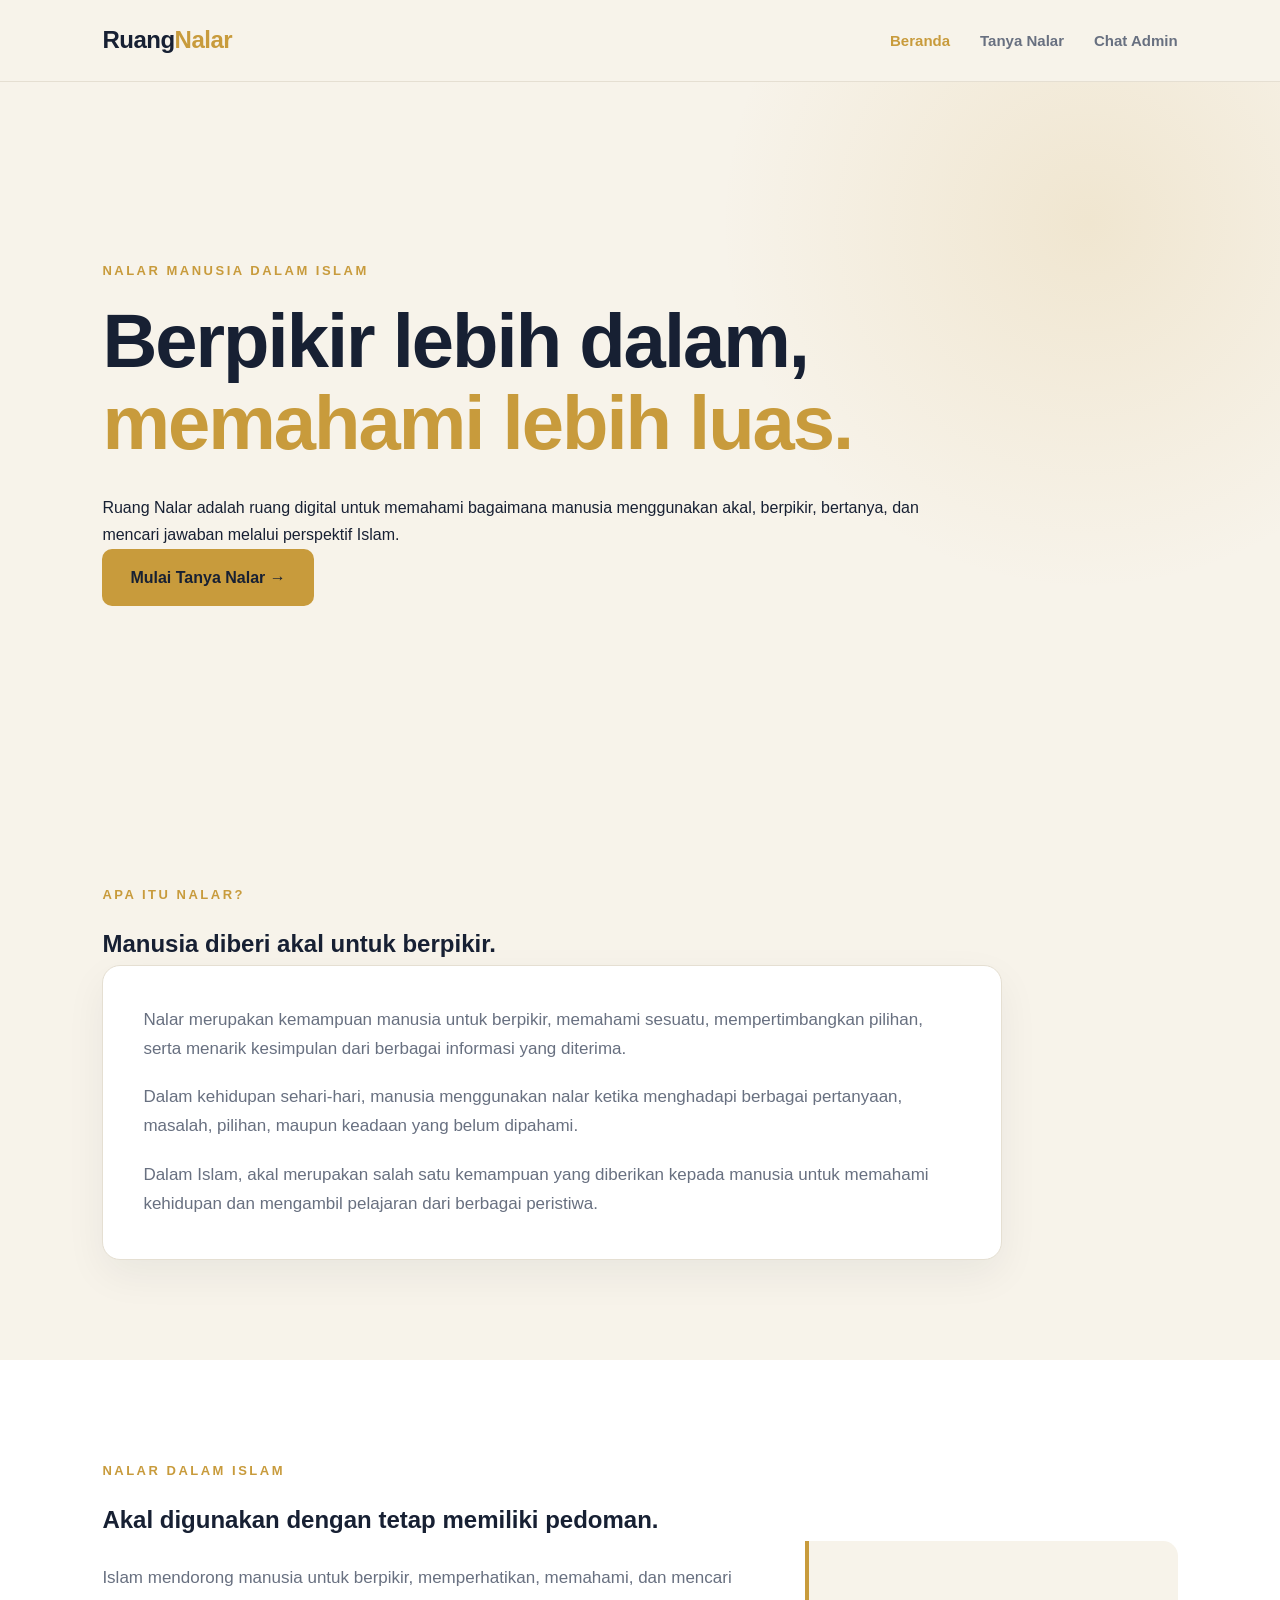
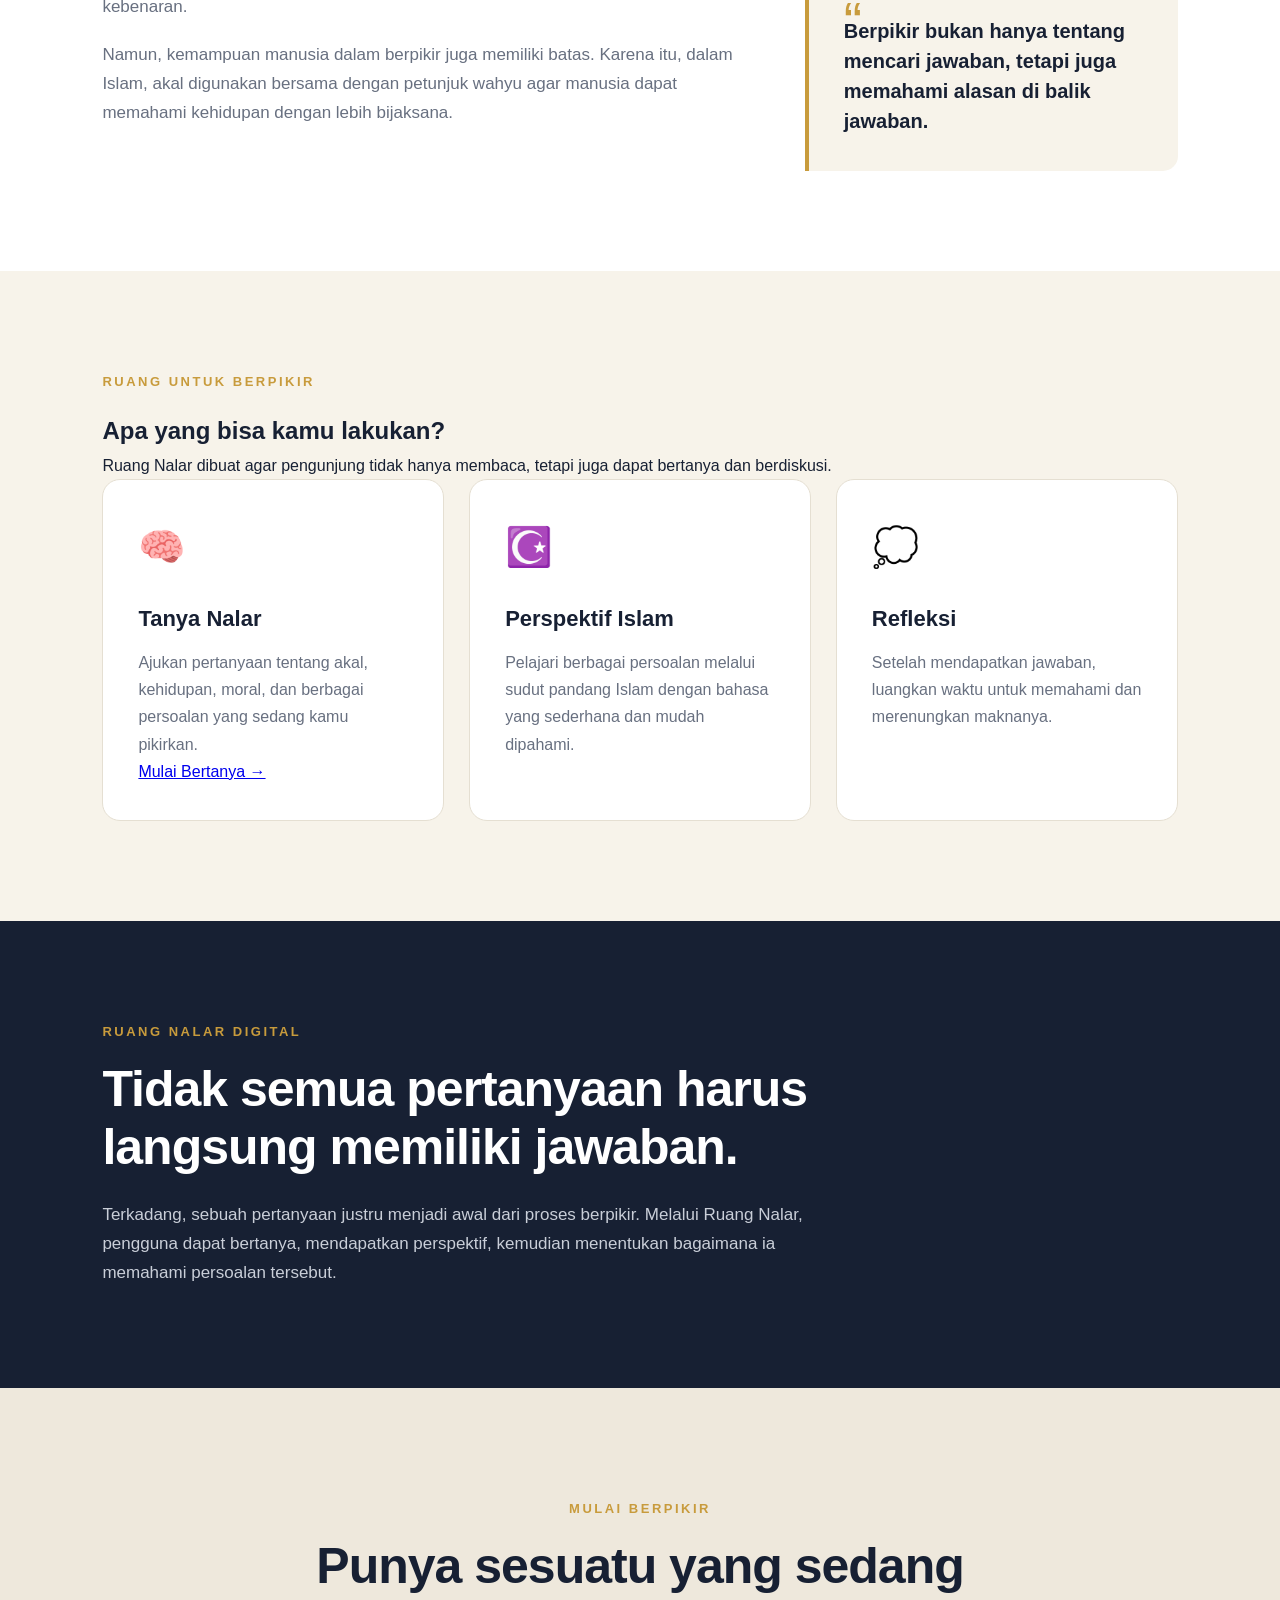
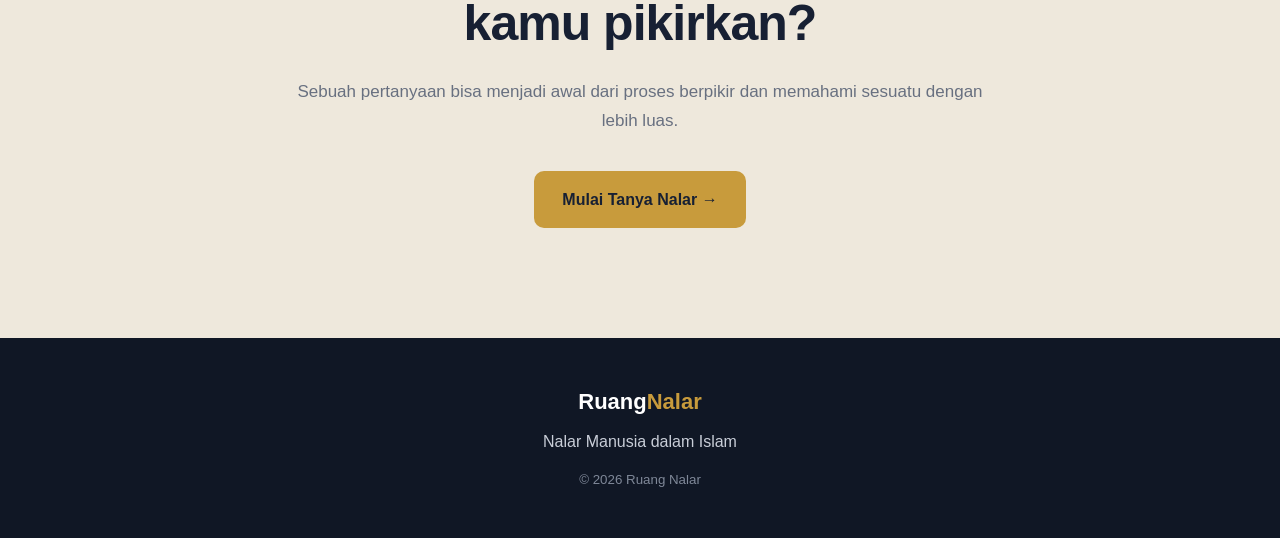
==== index.html @ 17dd0cb0 "Upload awal Ruang Nalar" ====
<!DOCTYPE html>
<html lang="id">

<head>
    <meta charset="UTF-8">
    <meta name="viewport" content="width=device-width, initial-scale=1.0">

    <title>Ruang Nalar | Nalar Manusia dalam Islam</title>

    <link rel="stylesheet" href="style.css">
</head>

<body>

    <!-- NAVBAR -->
    <header class="navbar">

        <div class="logo">
            Ruang<span>Nalar</span>
        </div>

        <nav>
            <a href="index.html" class="active">Beranda</a>
            <a href="tanya.html">Tanya Nalar</a>
            <a href="admin.html">Chat Admin</a>
        </nav>

    </header>


    <!-- HERO -->
    <section class="hero">

        <div class="hero-content">

            <p class="eyebrow">
                NALAR MANUSIA DALAM ISLAM
            </p>

            <h1>
                Berpikir lebih dalam,
                <span>memahami lebih luas.</span>
            </h1>

            <p>
                Ruang Nalar adalah ruang digital untuk memahami
                bagaimana manusia menggunakan akal, berpikir,
                bertanya, dan mencari jawaban melalui perspektif Islam.
            </p>

            <a href="tanya.html" class="button">
                Mulai Tanya Nalar →
            </a>

        </div>

    </section>


    <!-- PENGERTIAN NALAR -->
    <section class="section">

        <p class="eyebrow">
            APA ITU NALAR?
        </p>

        <h2>
            Manusia diberi akal untuk berpikir.
        </h2>

        <div class="content-box">

            <p>
                Nalar merupakan kemampuan manusia untuk berpikir,
                memahami sesuatu, mempertimbangkan pilihan,
                serta menarik kesimpulan dari berbagai informasi
                yang diterima.
            </p>

            <p>
                Dalam kehidupan sehari-hari, manusia menggunakan
                nalar ketika menghadapi berbagai pertanyaan,
                masalah, pilihan, maupun keadaan yang belum dipahami.
            </p>

            <p>
                Dalam Islam, akal merupakan salah satu kemampuan
                yang diberikan kepada manusia untuk memahami
                kehidupan dan mengambil pelajaran dari berbagai
                peristiwa.
            </p>

        </div>

    </section>


    <!-- NALAR DALAM ISLAM -->
    <section class="section islam-section">

        <p class="eyebrow">
            NALAR DALAM ISLAM
        </p>

        <h2>
            Akal digunakan dengan tetap memiliki pedoman.
        </h2>

        <div class="islam-content">

            <div class="islam-text">

                <p>
                    Islam mendorong manusia untuk berpikir,
                    memperhatikan, memahami, dan mencari
                    kebenaran.
                </p>

                <p>
                    Namun, kemampuan manusia dalam berpikir
                    juga memiliki batas. Karena itu, dalam Islam,
                    akal digunakan bersama dengan petunjuk wahyu
                    agar manusia dapat memahami kehidupan
                    dengan lebih bijaksana.
                </p>

            </div>


            <div class="quote-box">

                <span>“</span>

                <p>
                    Berpikir bukan hanya tentang mencari jawaban,
                    tetapi juga memahami alasan di balik jawaban.
                </p>

            </div>

        </div>

    </section>


    <!-- FITUR -->
    <section class="section">

        <div class="center">

            <p class="eyebrow">
                RUANG UNTUK BERPIKIR
            </p>

            <h2>
                Apa yang bisa kamu lakukan?
            </h2>

            <p>
                Ruang Nalar dibuat agar pengunjung tidak hanya
                membaca, tetapi juga dapat bertanya dan berdiskusi.
            </p>

        </div>


        <div class="cards">


            <!-- TANYA NALAR -->
            <div class="card">

                <div class="card-icon">
                    🧠
                </div>

                <h3>
                    Tanya Nalar
                </h3>

                <p>
                    Ajukan pertanyaan tentang akal, kehidupan,
                    moral, dan berbagai persoalan yang sedang
                    kamu pikirkan.
                </p>

                <a href="tanya.html">
                    Mulai Bertanya →
                </a>

            </div>


            <!-- PERSPEKTIF ISLAM -->
            <div class="card">

                <div class="card-icon">
                    ☪️
                </div>

                <h3>
                    Perspektif Islam
                </h3>

                <p>
                    Pelajari berbagai persoalan melalui sudut
                    pandang Islam dengan bahasa yang sederhana
                    dan mudah dipahami.
                </p>

            </div>


            <!-- REFLEKSI -->
            <div class="card">

                <div class="card-icon">
                    💭
                </div>

                <h3>
                    Refleksi
                </h3>

                <p>
                    Setelah mendapatkan jawaban, luangkan waktu
                    untuk memahami dan merenungkan maknanya.
                </p>

            </div>

        </div>

    </section>


    <!-- BAGIAN DIGITAL -->
    <section class="digital-section">

        <div class="digital-content">

            <p class="eyebrow">
                RUANG NALAR DIGITAL
            </p>

            <h2>
                Tidak semua pertanyaan harus
                langsung memiliki jawaban.
            </h2>

            <p>
                Terkadang, sebuah pertanyaan justru menjadi
                awal dari proses berpikir. Melalui Ruang Nalar,
                pengguna dapat bertanya, mendapatkan perspektif,
                kemudian menentukan bagaimana ia memahami
                persoalan tersebut.
            </p>

        </div>

    </section>


    <!-- AJAKAN -->
    <section class="explore-section">

        <p class="eyebrow">
            MULAI BERPIKIR
        </p>

        <h2>
            Punya sesuatu yang sedang kamu pikirkan?
        </h2>

        <p>
            Sebuah pertanyaan bisa menjadi awal dari proses
            berpikir dan memahami sesuatu dengan lebih luas.
        </p>

        <a href="tanya.html" class="button">
            Mulai Tanya Nalar →
        </a>

    </section>


    <!-- FOOTER -->
    <footer>

        <div class="footer-logo">
            Ruang<span>Nalar</span>
        </div>

        <p>
            Nalar Manusia dalam Islam
        </p>

        <small>
            © 2026 Ruang Nalar
        </small>

    </footer>

</body>

</html>
---- style.css ----
/* =========================
   RESET
========================= */

* {
    margin: 0;
    padding: 0;
    box-sizing: border-box;
}

html {
    scroll-behavior: smooth;
}

body {
    font-family: Arial, sans-serif;
    background: #f7f3ea;
    color: #172033;
    line-height: 1.7;
}


/* =========================
   NAVBAR
========================= */

.navbar {
    position: sticky;
    top: 0;
    z-index: 100;

    display: flex;
    justify-content: space-between;
    align-items: center;

    padding: 20px 8%;

    background: rgba(247, 243, 234, 0.96);

    border-bottom: 1px solid #e5dfd2;
}

.logo {
    font-size: 24px;
    font-weight: 800;
    letter-spacing: -0.5px;

    color: #172033;
}

.logo span,
.footer-logo span {
    color: #c89b3c;
}

nav {
    display: flex;
    gap: 30px;
}

nav a {
    text-decoration: none;

    color: #687080;

    font-size: 15px;
    font-weight: 600;

    transition: 0.3s;
}

nav a:hover,
nav a.active {
    color: #c89b3c;
}


/* =========================
   HERO
========================= */

.hero {
    min-height: 78vh;

    display: flex;
    align-items: center;

    padding: 90px 8%;

    background:
        radial-gradient(
            circle at 85% 20%,
            rgba(200, 155, 60, 0.15),
            transparent 30%
        ),
        #f7f3ea;
}

.hero-content {
    max-width: 850px;
}

.eyebrow {
    margin-bottom: 18px;

    color: #c89b3c;

    font-size: 13px;
    font-weight: 800;

    letter-spacing: 2.5px;
}

.hero h1 {
    max-width: 850px;

    font-size: clamp(42px, 6vw, 76px);

    line-height: 1.08;

    letter-spacing: -2px;

    margin-bottom: 30px;

    color: #172033;
}

.hero h1 span {
    color: #c89b3c;
}

.hero-text {
    max-width: 680px;

    color: #687080;

    font-size: 18px;
}


/* =========================
   GENERAL SECTION
========================= */

.section {
    padding: 100px 8%;
}

.section-title {
    max-width: 800px;

    margin-bottom: 45px;
}

.section-title h2,
.explore-section h2,
.digital-section h2 {
    font-size: clamp(32px, 4vw, 50px);

    line-height: 1.15;

    letter-spacing: -1px;
}

.section-title.center {
    max-width: 750px;

    margin-left: auto;
    margin-right: auto;

    text-align: center;
}

.section-title.center > p:last-child {
    margin-top: 18px;

    color: #687080;
}


/* =========================
   PENGERTIAN
========================= */

.content-box {
    max-width: 900px;

    padding: 40px;

    background: #ffffff;

    border: 1px solid #e5dfd2;

    border-radius: 18px;

    box-shadow: 0 15px 40px rgba(23, 32, 51, 0.06);
}

.content-box p {
    margin-bottom: 20px;

    color: #687080;

    font-size: 17px;
}

.content-box p:last-child {
    margin-bottom: 0;
}


/* =========================
   ISLAM
========================= */

.islam-section {
    background: #ffffff;
}

.islam-content {
    display: grid;

    grid-template-columns: 1.4fr 0.8fr;

    gap: 50px;

    align-items: center;
}

.islam-text {
    max-width: 750px;
}

.islam-text p {
    margin-bottom: 20px;

    color: #687080;

    font-size: 17px;
}

.quote-box {
    padding: 35px;

    border-left: 4px solid #c89b3c;

    background: #f7f3ea;

    border-radius: 0 15px 15px 0;
}

.quote-box span {
    display: block;

    color: #c89b3c;

    font-size: 55px;

    height: 40px;
}

.quote-box p {
    font-size: 20px;
    font-weight: 700;

    line-height: 1.5;

    color: #172033;
}


/* =========================
   CARDS
========================= */

.cards {
    display: grid;

    grid-template-columns: repeat(3, 1fr);

    gap: 25px;
}

.card {
    padding: 35px;

    background: #ffffff;

    border: 1px solid #e5dfd2;

    border-radius: 18px;

    transition: 0.3s;
}

.card:hover {
    transform: translateY(-5px);

    border-color: #c89b3c;

    box-shadow: 0 15px 35px rgba(23, 32, 51, 0.08);
}

.card-icon {
    margin-bottom: 20px;

    font-size: 38px;
}

.card h3 {
    margin-bottom: 12px;

    font-size: 22px;

    color: #172033;
}

.card p {
    color: #687080;
}


/* =========================
   DIGITAL
========================= */

.digital-section {
    padding: 100px 8%;

    background: #172033;

    color: #ffffff;
}

.digital-content {
    max-width: 900px;
}

.digital-section .eyebrow {
    color: #c89b3c;
}

.digital-section h2 {
    margin-bottom: 25px;

    color: #ffffff;
}

.digital-section p:last-child {
    max-width: 750px;

    color: #c9ced8;

    font-size: 17px;
}


/* =========================
   EXPLORE
========================= */

.explore-section {
    padding: 110px 8%;

    text-align: center;

    background: #eee8dc;
}

.explore-section h2 {
    max-width: 750px;

    margin: auto;

    color: #172033;
}

.explore-section > p:not(.eyebrow) {
    max-width: 700px;

    margin: 25px auto 35px;

    color: #687080;

    font-size: 17px;
}


/* =========================
   BUTTON
========================= */

.button {
    display: inline-block;

    padding: 15px 28px;

    background: #c89b3c;

    color: #172033;

    text-decoration: none;

    border-radius: 10px;

    font-weight: 800;

    transition: 0.3s;
}

.button:hover {
    background: #b18632;

    transform: translateY(-2px);
}


/* =========================
   FOOTER
========================= */

footer {
    padding: 45px 8%;

    text-align: center;

    background: #101725;

    color: #c9ced8;
}

.footer-logo {
    margin-bottom: 8px;

    color: #ffffff;

    font-size: 22px;
    font-weight: 800;
}

footer p {
    margin-bottom: 10px;
}

footer small {
    color: #7f8898;
}


/* =========================
   MOBILE
========================= */

@media (max-width: 768px) {

    .navbar {
        padding: 17px 5%;
    }

    .logo {
        font-size: 21px;
    }

    nav {
        gap: 13px;
    }

    nav a {
        font-size: 12px;
    }


    .hero {
        min-height: auto;

        padding: 80px 5%;
    }

    .hero h1 {
        font-size: 43px;

        letter-spacing: -1.5px;
    }

    .hero-text {
        font-size: 16px;
    }


    .section {
        padding: 70px 5%;
    }


    .content-box {
        padding: 25px;
    }

    .content-box p,
    .islam-text p {
        font-size: 16px;
    }


    .islam-content {
        grid-template-columns: 1fr;

        gap: 30px;
    }


    .cards {
        grid-template-columns: 1fr;
    }


    .digital-section {
        padding: 70px 5%;
    }


    .explore-section {
        padding: 80px 5%;
    }


    .explore-section h2,
    .digital-section h2,
    .section-title h2 {
        font-size: 34px;
    }

}
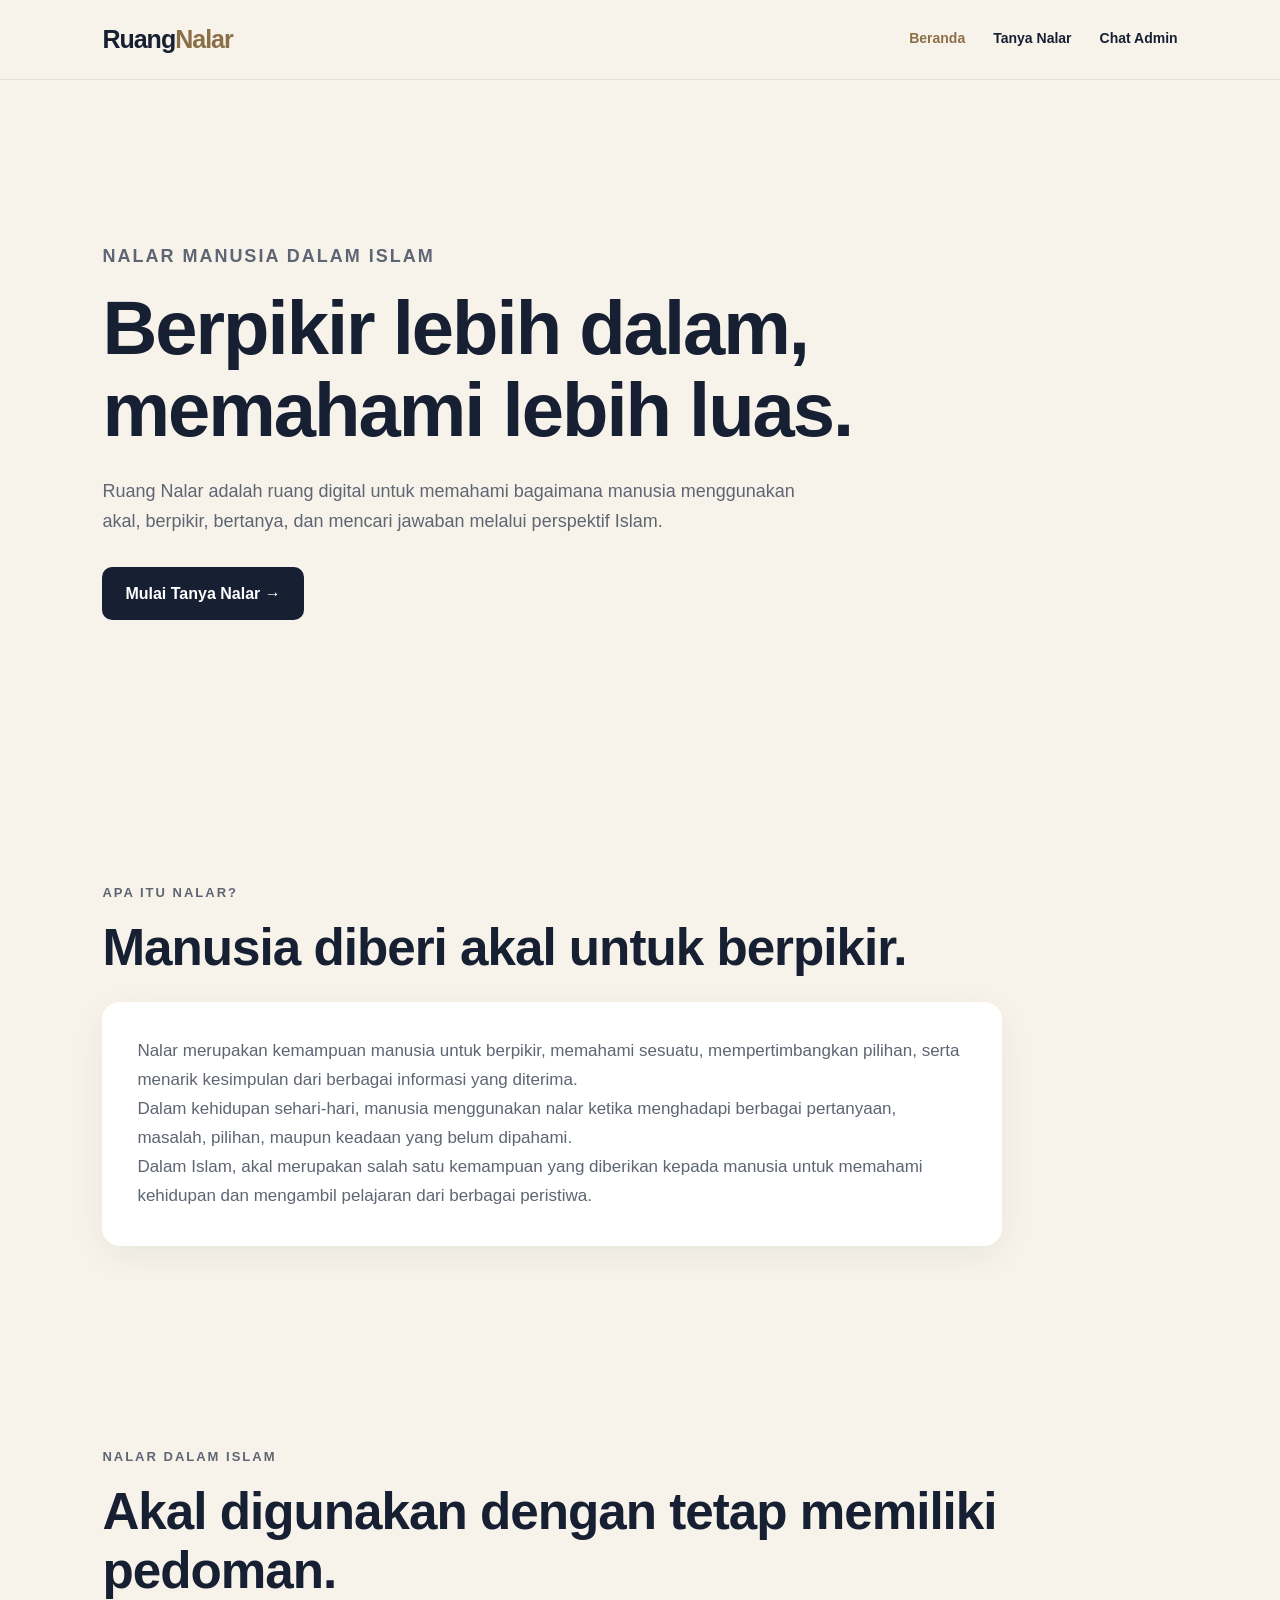
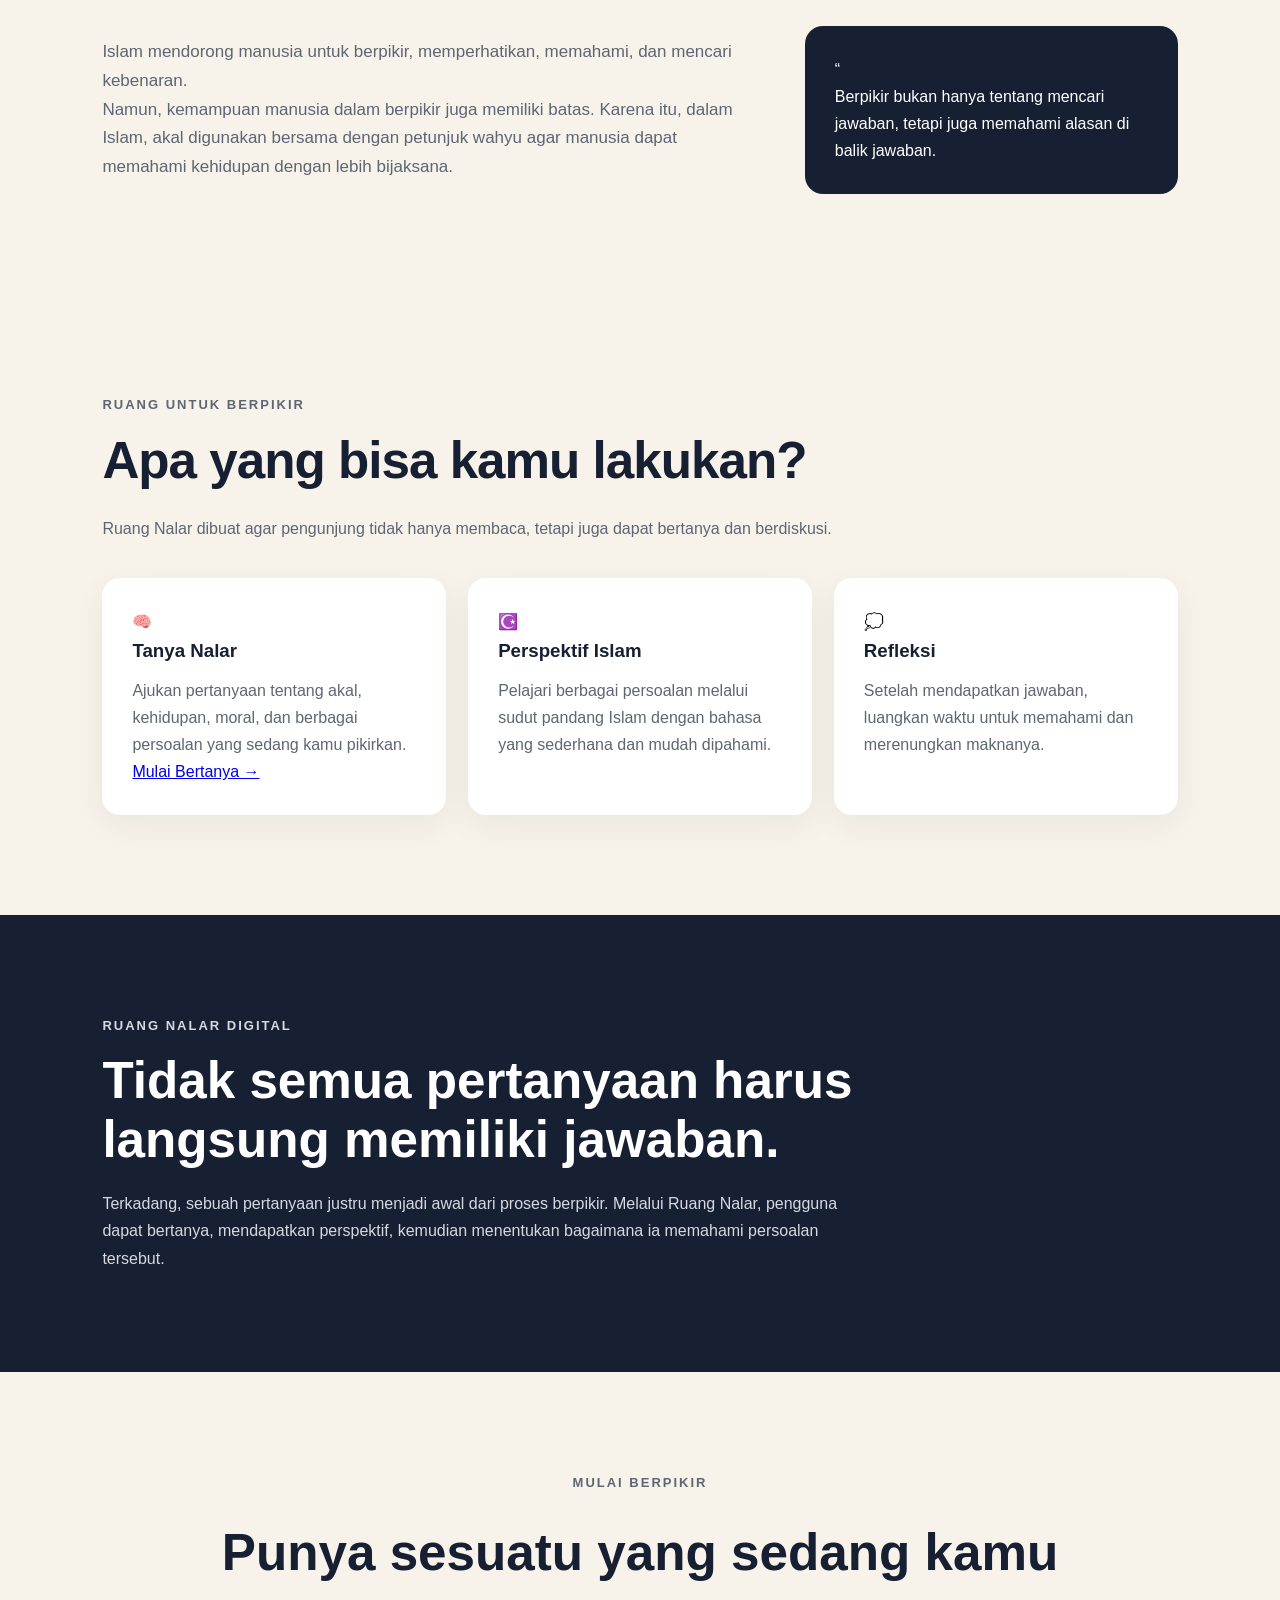
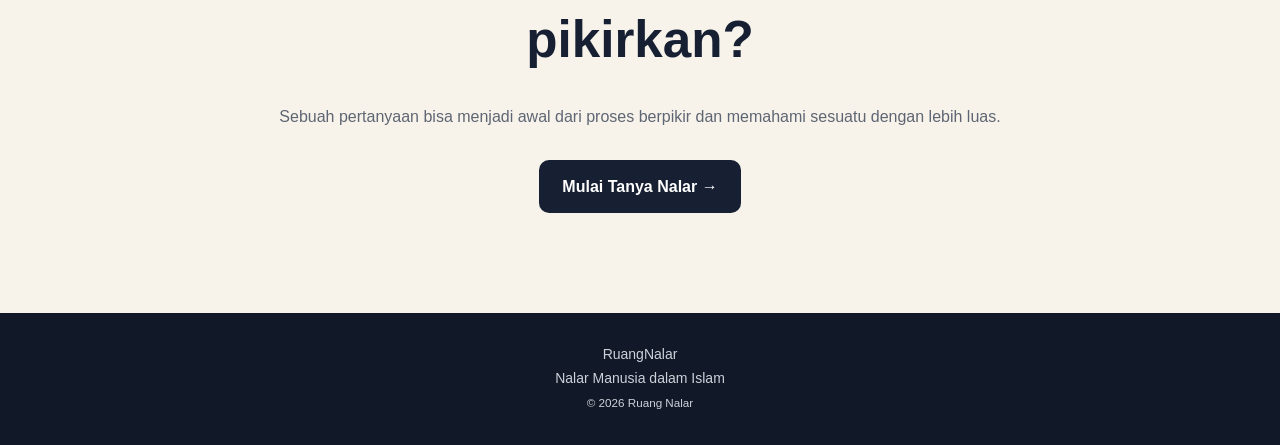
==== commit c377688a: "Update tampilan mobile Ruang Nalar" ====
--- a/index.html
+++ b/index.html
@@ -9,24 +9,29 @@
 
     <link rel="stylesheet" href="style.css">
 </head>
+<script>
+const menuToggle = document.getElementById("menuToggle");
+const navMenu = document.getElementById("navMenu");
+
+menuToggle.addEventListener("click", () => {
+    navMenu.classList.toggle("show");
+});
+</script>
 
 <body>
 
     <!-- NAVBAR -->
-    <header class="navbar">
-
-        <div class="logo">
-            Ruang<span>Nalar</span>
-        </div>
-
-        <nav>
-            <a href="index.html" class="active">Beranda</a>
-            <a href="tanya.html">Tanya Nalar</a>
-            <a href="admin.html">Chat Admin</a>
-        </nav>
-
-    </header>
-
+   <header class="navbar">
+  <div class="logo">Ruang<span>Nalar</span></div>
+
+  <button class="menu-toggle" id="menuToggle">☰</button>
+
+  <nav id="navMenu">
+    <a href="index.html" class="active">Beranda</a>
+    <a href="tanya.html">Tanya Nalar</a>
+    <a href="admin.html">Chat Admin</a>
+  </nav>
+</header>
 
     <!-- HERO -->
     <section class="hero">
--- a/style.css
+++ b/style.css
@@ -1,7 +1,3 @@
-/* =========================
-   RESET
-========================= */
-
 * {
     margin: 0;
     padding: 0;
@@ -19,81 +15,69 @@
     line-height: 1.7;
 }
 
-
-/* =========================
-   NAVBAR
-========================= */
+/* ================= NAVBAR ================= */
 
 .navbar {
     position: sticky;
     top: 0;
-    z-index: 100;
-
+    z-index: 1000;
+    width: 100%;
+    padding: 18px 8%;
     display: flex;
+    align-items: center;
     justify-content: space-between;
+    background: rgba(247, 243, 234, 0.96);
+    backdrop-filter: blur(10px);
+    border-bottom: 1px solid rgba(23, 32, 51, 0.08);
+}
+
+.logo {
+    font-size: 25px;
+    font-weight: 800;
+    letter-spacing: -1px;
+}
+
+.logo span {
+    color: #8b6f47;
+}
+
+.navbar nav {
+    display: flex;
     align-items: center;
-
-    padding: 20px 8%;
-
-    background: rgba(247, 243, 234, 0.96);
-
-    border-bottom: 1px solid #e5dfd2;
-}
-
-.logo {
-    font-size: 24px;
-    font-weight: 800;
-    letter-spacing: -0.5px;
-
+    gap: 28px;
+}
+
+.navbar nav a {
     color: #172033;
-}
-
-.logo span,
-.footer-logo span {
-    color: #c89b3c;
-}
-
-nav {
-    display: flex;
-    gap: 30px;
-}
-
-nav a {
     text-decoration: none;
-
-    color: #687080;
-
-    font-size: 15px;
+    font-size: 14px;
     font-weight: 600;
-
     transition: 0.3s;
 }
 
-nav a:hover,
-nav a.active {
-    color: #c89b3c;
-}
-
-
-/* =========================
-   HERO
-========================= */
+.navbar nav a:hover,
+.navbar nav a.active {
+    color: #8b6f47;
+}
+
+/* HAMBURGER */
+
+.menu-toggle {
+    display: none;
+    border: none;
+    background: none;
+    font-size: 27px;
+    cursor: pointer;
+    color: #172033;
+}
+
+/* ================= HERO ================= */
 
 .hero {
     min-height: 78vh;
-
+    padding: 90px 8%;
     display: flex;
     align-items: center;
-
-    padding: 90px 8%;
-
-    background:
-        radial-gradient(
-            circle at 85% 20%,
-            rgba(200, 155, 60, 0.15),
-            transparent 30%
-        ),
-        #f7f3ea;
 }
 
 .hero-content {
@@ -101,396 +85,246 @@
 }
 
 .eyebrow {
-    margin-bottom: 18px;
-
-    color: #c89b3c;
-
+    margin-bottom: 15px;
+    color: #8b6f47;
     font-size: 13px;
     font-weight: 800;
-
-    letter-spacing: 2.5px;
+    letter-spacing: 2px;
 }
 
 .hero h1 {
-    max-width: 850px;
-
     font-size: clamp(42px, 6vw, 76px);
-
     line-height: 1.08;
-
     letter-spacing: -2px;
-
-    margin-bottom: 30px;
-
-    color: #172033;
-}
-
-.hero h1 span {
-    color: #c89b3c;
-}
-
+    margin-bottom: 25px;
+}
+
+.hero p,
 .hero-text {
-    max-width: 680px;
-
-    color: #687080;
-
+    max-width: 720px;
     font-size: 18px;
-}
-
-
-/* =========================
-   GENERAL SECTION
-========================= */
+    color: #5e6573;
+}
+
+.button {
+    display: inline-block;
+    margin-top: 30px;
+    padding: 13px 23px;
+    border-radius: 10px;
+    background: #172033;
+    color: white;
+    text-decoration: none;
+    font-weight: 700;
+    transition: 0.3s;
+}
+
+.button:hover {
+    transform: translateY(-2px);
+    opacity: 0.9;
+}
+
+/* ================= SECTION ================= */
 
 .section {
     padding: 100px 8%;
 }
 
-.section-title {
-    max-width: 800px;
-
-    margin-bottom: 45px;
-}
-
-.section-title h2,
-.explore-section h2,
-.digital-section h2 {
-    font-size: clamp(32px, 4vw, 50px);
-
+.section h2 {
+    font-size: clamp(32px, 4vw, 52px);
     line-height: 1.15;
-
+    margin: 10px 0 25px;
     letter-spacing: -1px;
 }
 
-.section-title.center {
-    max-width: 750px;
-
-    margin-left: auto;
-    margin-right: auto;
-
-    text-align: center;
-}
-
-.section-title.center > p:last-child {
-    margin-top: 18px;
-
-    color: #687080;
-}
-
-
-/* =========================
-   PENGERTIAN
-========================= */
+.section p {
+    color: #5e6573;
+}
 
 .content-box {
     max-width: 900px;
-
-    padding: 40px;
-
-    background: #ffffff;
-
-    border: 1px solid #e5dfd2;
-
+    padding: 35px;
+    background: white;
     border-radius: 18px;
-
-    box-shadow: 0 15px 40px rgba(23, 32, 51, 0.06);
+    box-shadow: 0 10px 35px rgba(23, 32, 51, 0.06);
 }
 
 .content-box p {
-    margin-bottom: 20px;
-
-    color: #687080;
-
     font-size: 17px;
 }
 
-.content-box p:last-child {
-    margin-bottom: 0;
-}
-
-
-/* =========================
-   ISLAM
-========================= */
+/* ================= ISLAM SECTION ================= */
 
 .islam-section {
-    background: #ffffff;
+    padding: 100px 8%;
 }
 
 .islam-content {
     display: grid;
-
     grid-template-columns: 1.4fr 0.8fr;
-
     gap: 50px;
-
     align-items: center;
 }
 
-.islam-text {
-    max-width: 750px;
+.islam-text h2 {
+    font-size: clamp(32px, 4vw, 52px);
+    line-height: 1.15;
+    margin: 10px 0 20px;
 }
 
 .islam-text p {
-    margin-bottom: 20px;
-
-    color: #687080;
-
+    color: #5e6573;
     font-size: 17px;
 }
 
 .quote-box {
-    padding: 35px;
-
-    border-left: 4px solid #c89b3c;
-
-    background: #f7f3ea;
-
-    border-radius: 0 15px 15px 0;
-}
-
-.quote-box span {
-    display: block;
-
-    color: #c89b3c;
-
-    font-size: 55px;
-
-    height: 40px;
+    padding: 30px;
+    border-radius: 18px;
+    background: #172033;
+    color: white;
 }
 
 .quote-box p {
-    font-size: 20px;
-    font-weight: 700;
-
-    line-height: 1.5;
-
-    color: #172033;
-}
-
-
-/* =========================
-   CARDS
-========================= */
+    color: white;
+}
+
+/* ================= CARDS ================= */
 
 .cards {
     display: grid;
-
     grid-template-columns: repeat(3, 1fr);
-
-    gap: 25px;
+    gap: 22px;
+    margin-top: 35px;
 }
 
 .card {
-    padding: 35px;
-
-    background: #ffffff;
-
-    border: 1px solid #e5dfd2;
-
+    background: white;
+    padding: 30px;
     border-radius: 18px;
-
+    box-shadow: 0 10px 35px rgba(23, 32, 51, 0.06);
     transition: 0.3s;
 }
 
 .card:hover {
     transform: translateY(-5px);
-
-    border-color: #c89b3c;
-
-    box-shadow: 0 15px 35px rgba(23, 32, 51, 0.08);
-}
-
-.card-icon {
-    margin-bottom: 20px;
-
-    font-size: 38px;
 }
 
 .card h3 {
-    margin-bottom: 12px;
-
-    font-size: 22px;
-
-    color: #172033;
+    margin-bottom: 10px;
 }
 
 .card p {
-    color: #687080;
-}
-
-
-/* =========================
-   DIGITAL
-========================= */
+    color: #5e6573;
+}
+
+/* ================= DIGITAL ================= */
 
 .digital-section {
     padding: 100px 8%;
-
     background: #172033;
-
-    color: #ffffff;
-}
-
-.digital-content {
-    max-width: 900px;
-}
-
-.digital-section .eyebrow {
-    color: #c89b3c;
+    color: white;
 }
 
 .digital-section h2 {
-    margin-bottom: 25px;
-
-    color: #ffffff;
-}
-
-.digital-section p:last-child {
+    max-width: 800px;
+    font-size: clamp(34px, 4vw, 55px);
+    line-height: 1.15;
+    margin: 12px 0 20px;
+}
+
+.digital-section p {
     max-width: 750px;
-
-    color: #c9ced8;
-
-    font-size: 17px;
-}
-
-
-/* =========================
-   EXPLORE
-========================= */
+    color: #d6d9df;
+}
+
+/* ================= EXPLORE ================= */
 
 .explore-section {
-    padding: 110px 8%;
-
+    padding: 100px 8%;
     text-align: center;
-
-    background: #eee8dc;
 }
 
 .explore-section h2 {
-    max-width: 750px;
-
-    margin: auto;
-
-    color: #172033;
-}
-
-.explore-section > p:not(.eyebrow) {
-    max-width: 700px;
-
-    margin: 25px auto 35px;
-
-    color: #687080;
-
-    font-size: 17px;
-}
-
-
-/* =========================
-   BUTTON
-========================= */
-
-.button {
-    display: inline-block;
-
-    padding: 15px 28px;
-
-    background: #c89b3c;
-
-    color: #172033;
-
-    text-decoration: none;
-
-    border-radius: 10px;
-
-    font-weight: 800;
-
-    transition: 0.3s;
-}
-
-.button:hover {
-    background: #b18632;
-
-    transform: translateY(-2px);
-}
-
-
-/* =========================
-   FOOTER
-========================= */
+    font-size: clamp(34px, 4vw, 55px);
+    margin-bottom: 20px;
+}
+
+.explore-section p {
+    color: #5e6573;
+}
+
+/* ================= FOOTER ================= */
 
 footer {
-    padding: 45px 8%;
-
+    padding: 30px 8%;
     text-align: center;
-
-    background: #101725;
-
-    color: #c9ced8;
-}
-
-.footer-logo {
-    margin-bottom: 8px;
-
-    color: #ffffff;
-
-    font-size: 22px;
-    font-weight: 800;
-}
-
-footer p {
-    margin-bottom: 10px;
-}
-
-footer small {
-    color: #7f8898;
-}
-
-
-/* =========================
-   MOBILE
-========================= */
+    background: #111827;
+    color: #cdd2da;
+    font-size: 14px;
+}
+
+/* ================= MOBILE ================= */
 
 @media (max-width: 768px) {
 
     .navbar {
-        padding: 17px 5%;
+        padding: 15px 5%;
     }
 
     .logo {
-        font-size: 21px;
-    }
-
-    nav {
-        gap: 13px;
-    }
-
-    nav a {
-        font-size: 12px;
-    }
-
+        font-size: 22px;
+    }
+
+    .menu-toggle {
+        display: block;
+    }
+
+    .navbar nav {
+        position: absolute;
+        top: 100%;
+        left: 0;
+        width: 100%;
+        display: none;
+        flex-direction: column;
+        align-items: stretch;
+        gap: 0;
+        padding: 8px 5% 15px;
+        background: #f7f3ea;
+        border-bottom: 1px solid rgba(23, 32, 51, 0.08);
+    }
+
+    .navbar nav.show {
+        display: flex;
+    }
+
+    .navbar nav a {
+        padding: 12px 5px;
+        font-size: 14px;
+    }
 
     .hero {
         min-height: auto;
-
-        padding: 80px 5%;
+        padding: 70px 5% 80px;
     }
 
     .hero h1 {
         font-size: 43px;
-
         letter-spacing: -1.5px;
     }
 
+    .hero p,
     .hero-text {
         font-size: 16px;
     }
 
-
-    .section {
+    .section,
+    .islam-section {
         padding: 70px 5%;
     }
 
+    .section h2,
+    .islam-text h2 {
+        font-size: 34px;
+    }
 
     .content-box {
         padding: 25px;
@@ -501,33 +335,63 @@
         font-size: 16px;
     }
 
-
     .islam-content {
         grid-template-columns: 1fr;
-
         gap: 30px;
     }
-
 
     .cards {
         grid-template-columns: 1fr;
     }
 
+    .card {
+        padding: 25px;
+    }
 
     .digital-section {
         padding: 70px 5%;
     }
 
+    .digital-section h2 {
+        font-size: 34px;
+    }
 
     .explore-section {
-        padding: 80px 5%;
-    }
-
-
-    .explore-section h2,
+        padding: 70px 5%;
+    }
+
+    .explore-section h2 {
+        font-size: 34px;
+    }
+
+    .button {
+        width: 100%;
+        text-align: center;
+    }
+
+    footer {
+        padding: 25px 5%;
+    }
+}
+
+/* HP KECIL */
+
+@media (max-width: 400px) {
+
+    .hero h1 {
+        font-size: 37px;
+    }
+
+    .section h2,
+    .islam-text h2,
     .digital-section h2,
-    .section-title h2 {
-        font-size: 34px;
-    }
-
+    .explore-section h2 {
+        font-size: 30px;
+    }
+
+    .content-box,
+    .card,
+    .quote-box {
+        padding: 20px;
+    }
 }
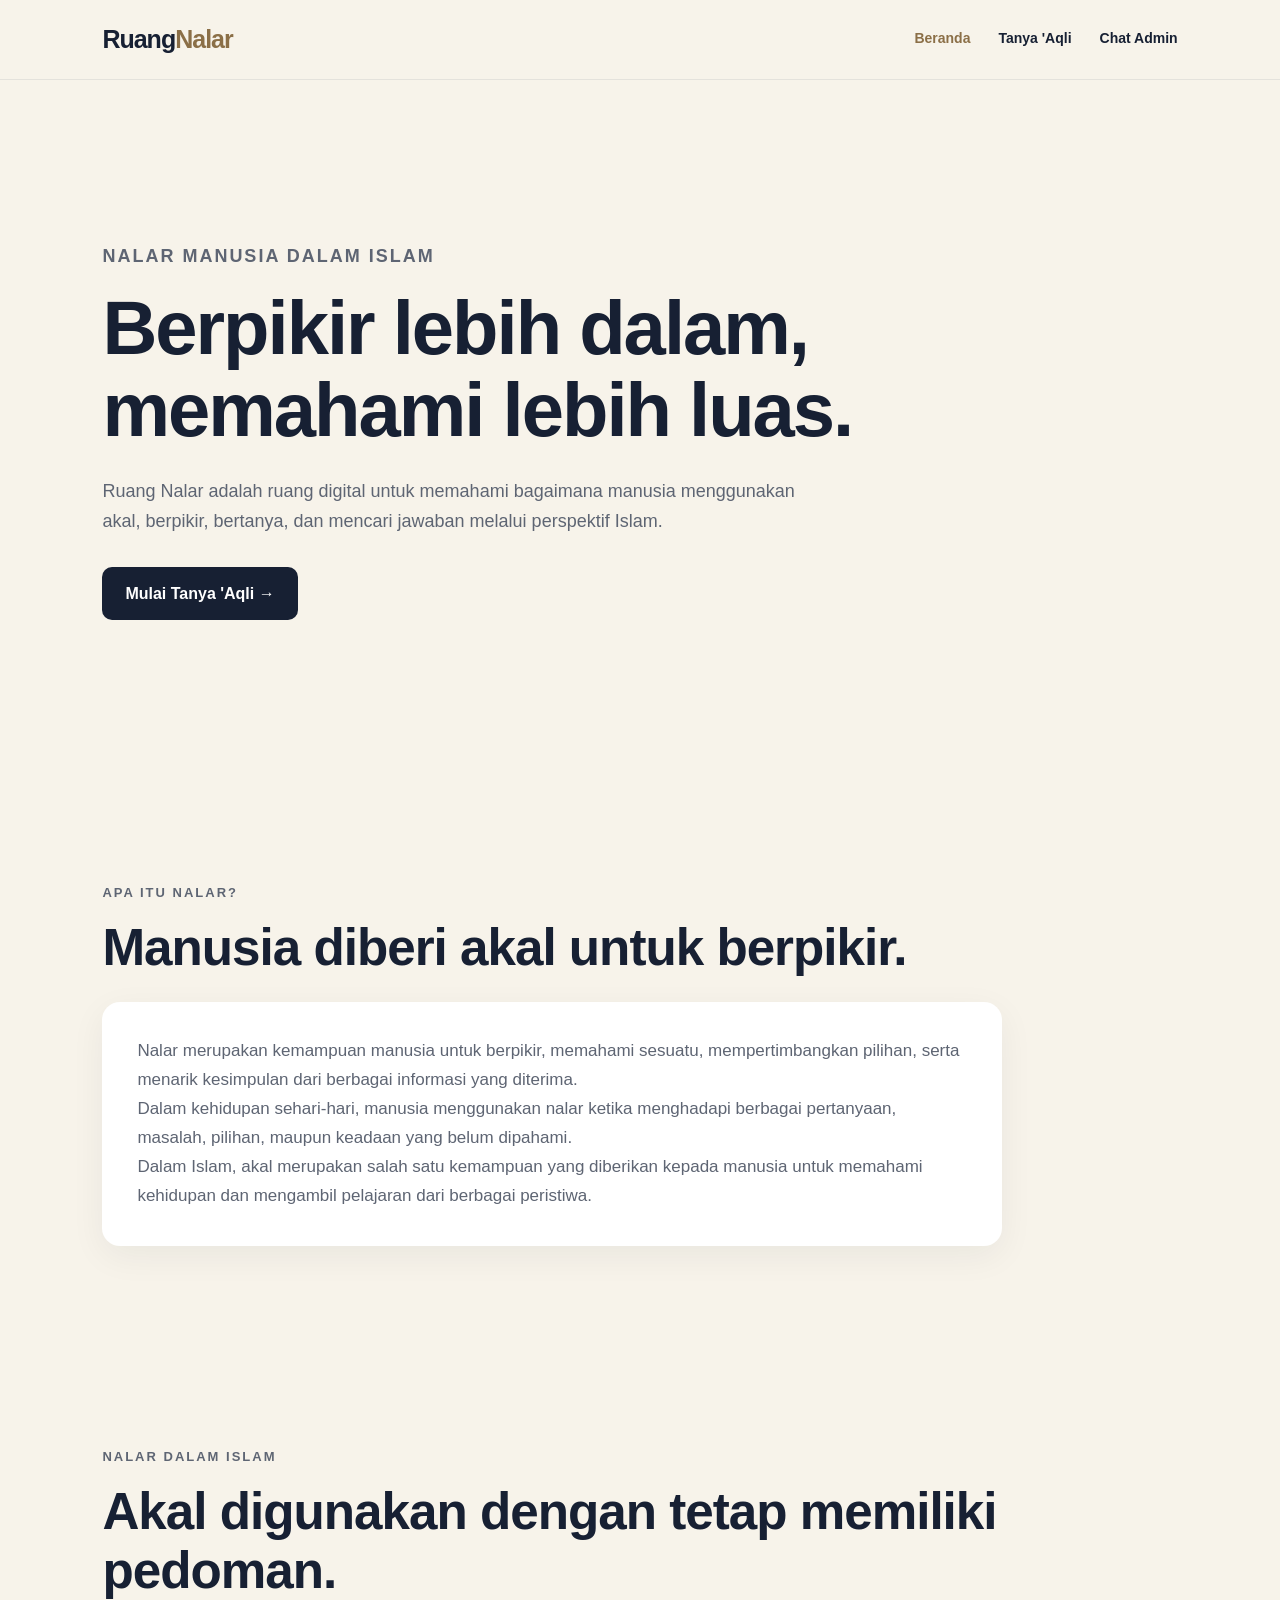
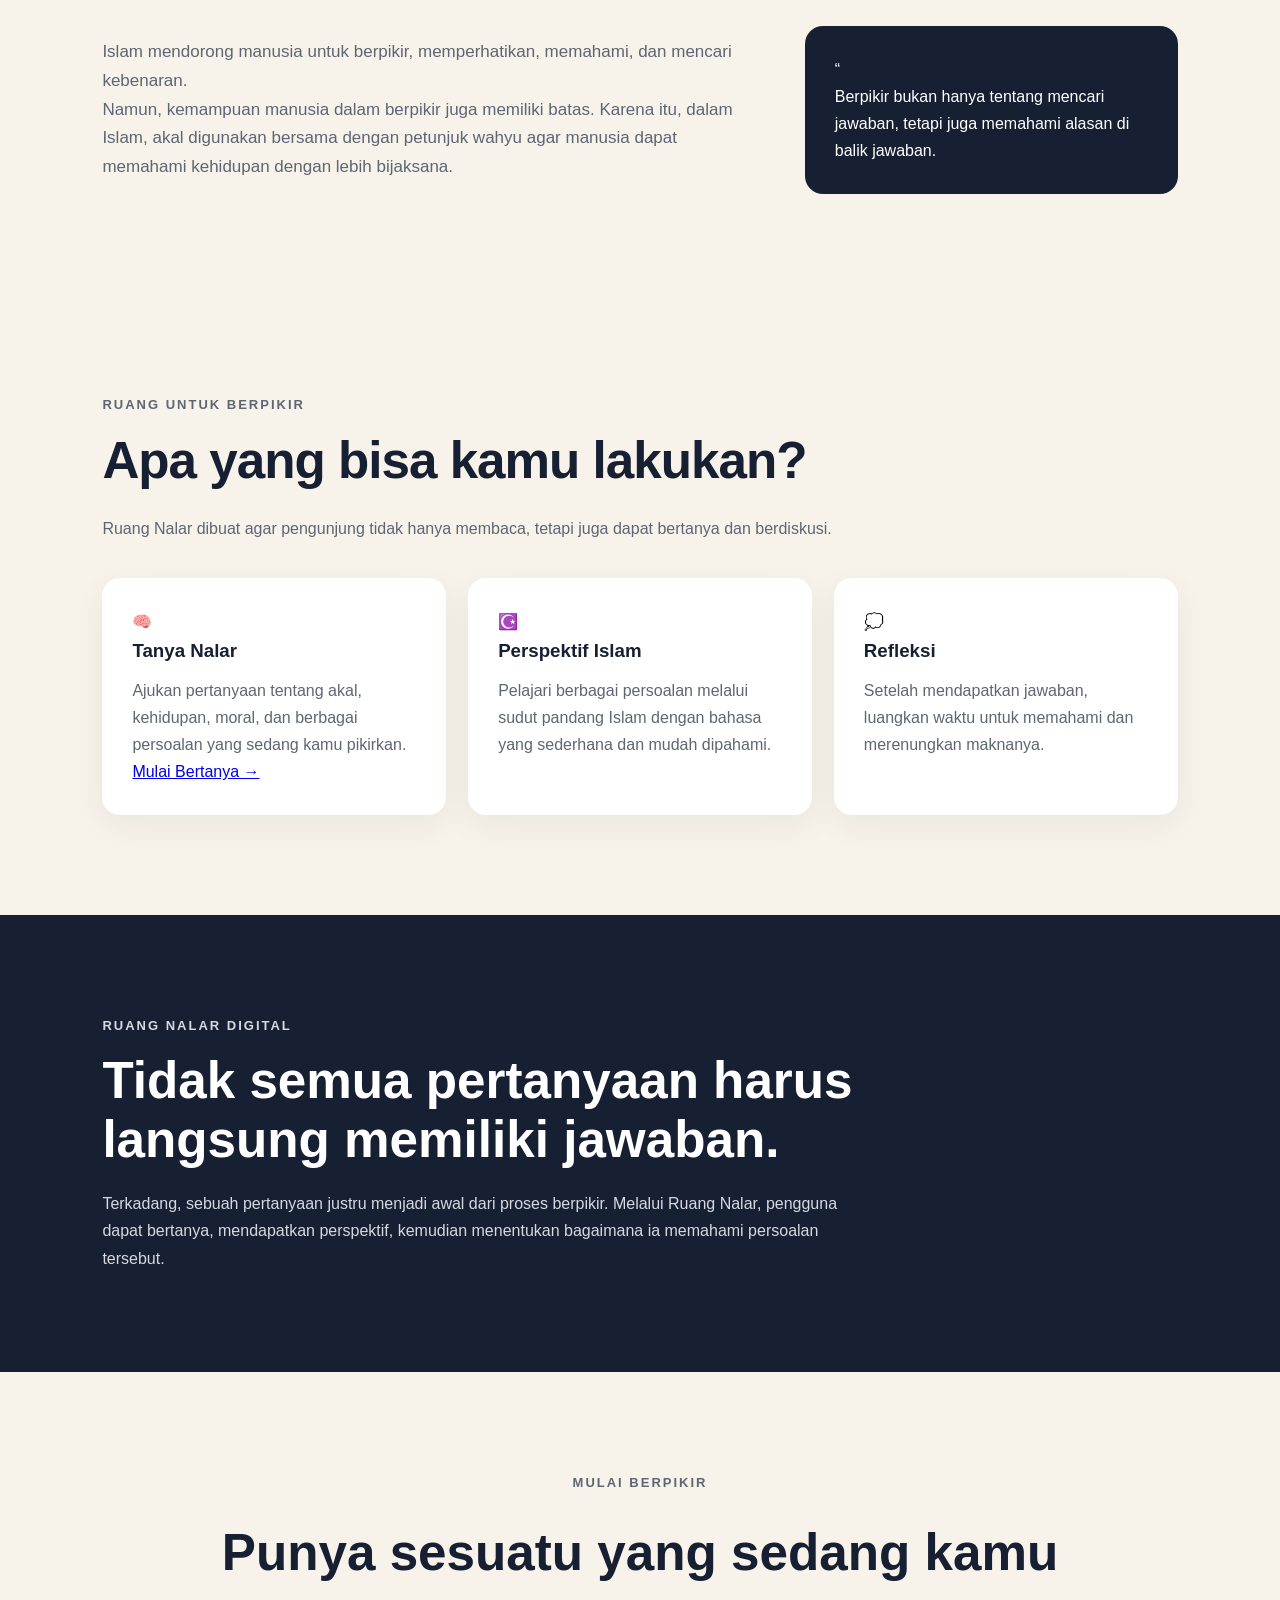
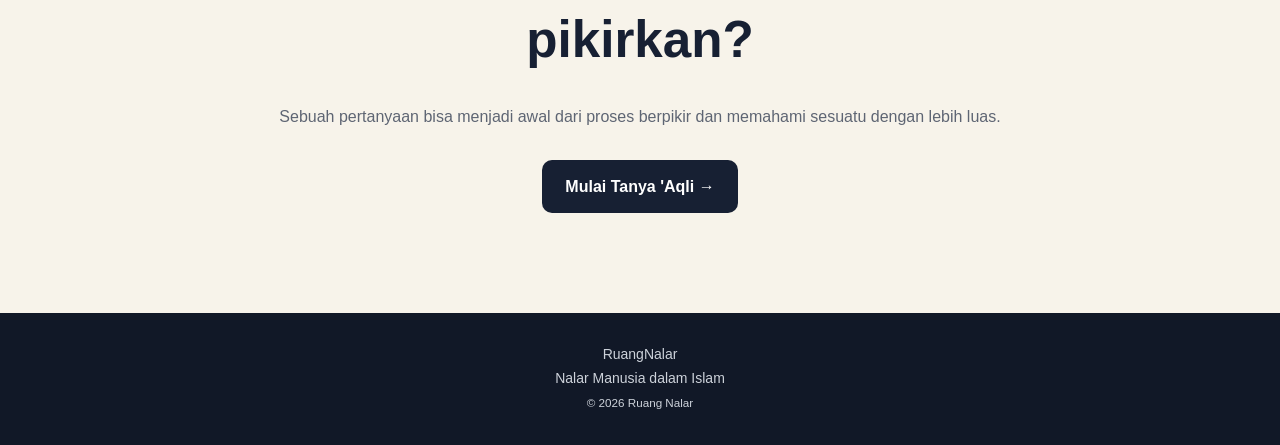
==== commit 81a75760: "Rename: 'Aqli — nama resmi AI Ruang Nalar" ====
--- a/index.html
+++ b/index.html
@@ -28,7 +28,7 @@
 
   <nav id="navMenu">
     <a href="index.html" class="active">Beranda</a>
-    <a href="tanya.html">Tanya Nalar</a>
+    <a href="tanya.html">Tanya 'Aqli</a>
     <a href="admin.html">Chat Admin</a>
   </nav>
 </header>
@@ -54,7 +54,7 @@
             </p>
 
             <a href="tanya.html" class="button">
-                Mulai Tanya Nalar →
+                Mulai Tanya 'Aqli →
             </a>
 
         </div>
@@ -283,7 +283,7 @@
         </p>
 
         <a href="tanya.html" class="button">
-            Mulai Tanya Nalar →
+            Mulai Tanya 'Aqli →
         </a>
 
     </section>
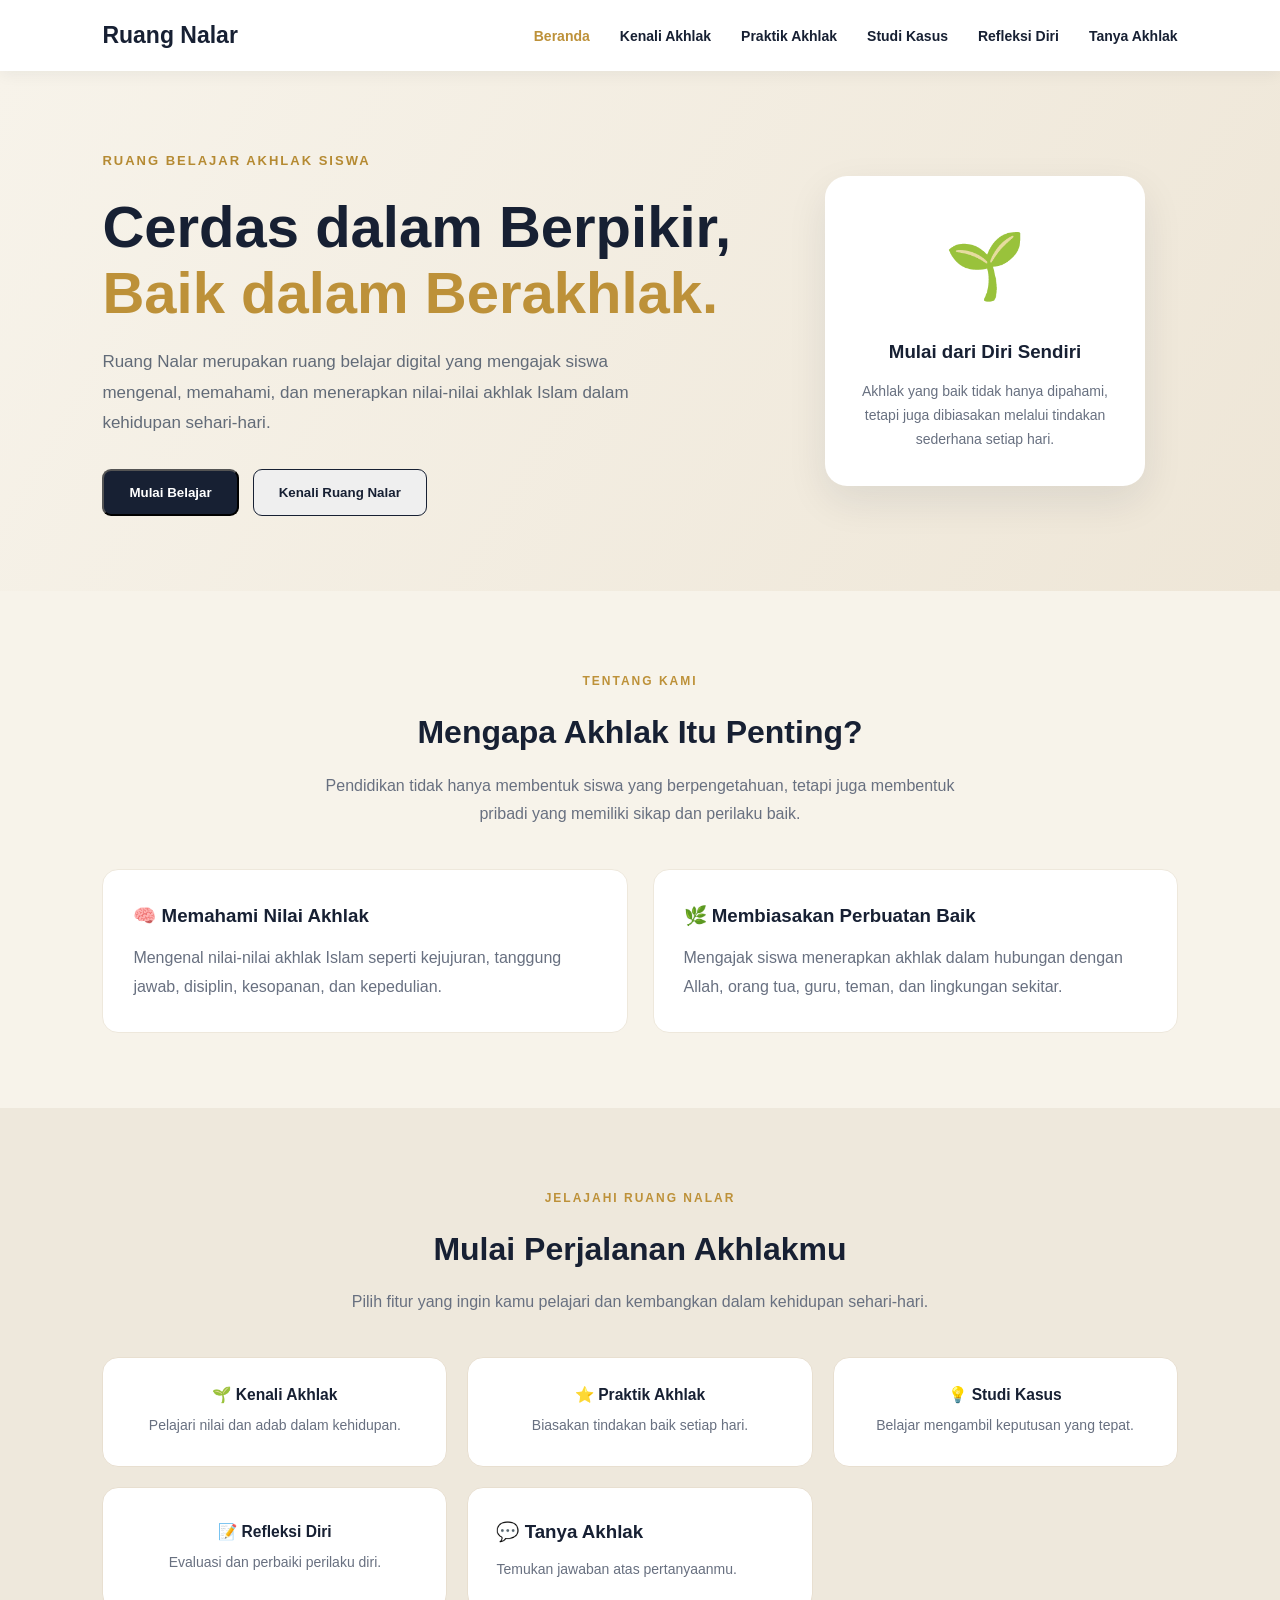
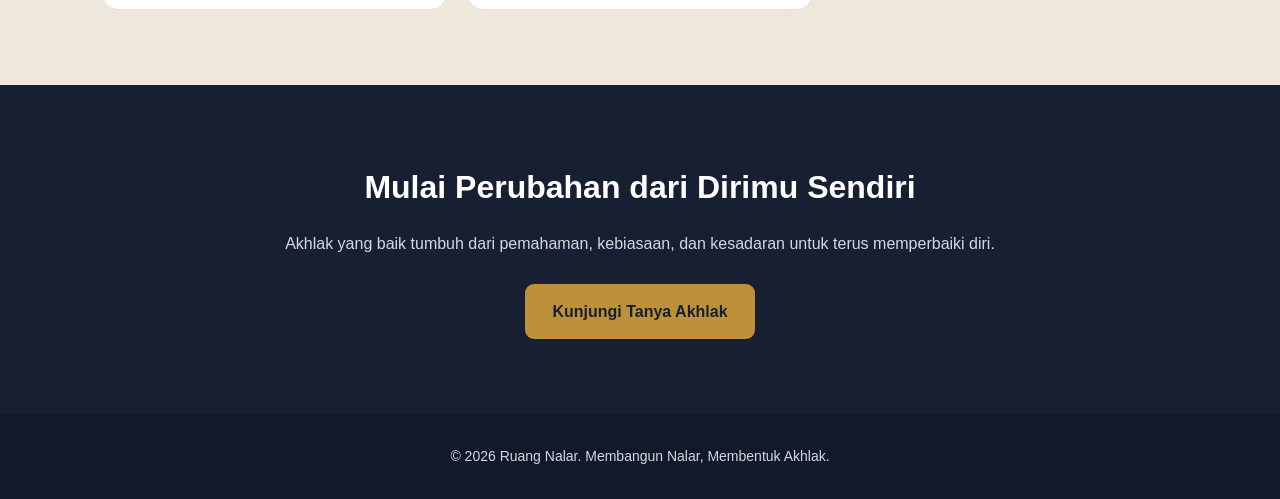
==== commit 3f9dfb0d: "update ruang nalar" ====
--- a/index.html
+++ b/index.html
@@ -1,311 +1,588 @@
 <!DOCTYPE html>
 <html lang="id">
-
 <head>
     <meta charset="UTF-8">
     <meta name="viewport" content="width=device-width, initial-scale=1.0">
-
-    <title>Ruang Nalar | Nalar Manusia dalam Islam</title>
+    <meta name="theme-color" content="#f7f3ea">
+
+    <title>Ruang Nalar | Akhlak Siswa</title>
 
     <link rel="stylesheet" href="style.css">
-</head>
-<script>
-const menuToggle = document.getElementById("menuToggle");
-const navMenu = document.getElementById("navMenu");
-
-menuToggle.addEventListener("click", () => {
-    navMenu.classList.toggle("show");
-});
-</script>
+
+   
 
 <body>
 
-    <!-- NAVBAR -->
-   <header class="navbar">
-  <div class="logo">Ruang<span>Nalar</span></div>
-
-  <button class="menu-toggle" id="menuToggle">☰</button>
-
-  <nav id="navMenu">
-    <a href="index.html" class="active">Beranda</a>
-    <a href="tanya.html">Tanya 'Aqli</a>
-    <a href="admin.html">Chat Admin</a>
-  </nav>
-</header>
-
-    <!-- HERO -->
-    <section class="hero">
-
+<!-- ================= NAVBAR ================= -->
+<nav class="navbar">
+    <div class="nav-container">
+
+        <a href="#beranda" class="logo" id="logoHome">
+            Ruang Nalar
+        </a>
+
+        <button
+            class="menu-toggle"
+            id="menuToggle"
+            aria-label="Buka menu"
+            aria-expanded="false">
+            ☰
+        </button>
+
+        <ul class="nav-menu" id="navMenu">
+
+            <li>
+                <a href="#beranda"
+                   class="nav-link active"
+                   data-view="beranda">
+                    Beranda
+                </a>
+            </li>
+
+            <li>
+                <a href="#kenali-akhlak"
+                   class="nav-link"
+                   data-view="kenali-akhlak">
+                    Kenali Akhlak
+                </a>
+            </li>
+
+            <li>
+                <a href="#praktik-akhlak"
+                   class="nav-link"
+                   data-view="praktik-akhlak">
+                    Praktik Akhlak
+                </a>
+            </li>
+
+            <li>
+                <a href="#studi-kasus"
+                   class="nav-link"
+                   data-view="studi-kasus">
+                    Studi Kasus
+                </a>
+            </li>
+
+            <li>
+                <a href="#refleksi-diri"
+                   class="nav-link"
+                   data-view="refleksi-diri">
+                    Refleksi Diri
+                </a>
+            </li>
+
+            <li>
+                <a href="tanya.html">
+                    Tanya Akhlak
+                </a>
+            </li>
+
+        </ul>
+    </div>
+</nav>
+
+
+<main id="appContent">
+
+<!-- ================= BERANDA ================= -->
+<div class="page-view active" id="view-beranda">
+
+    <section class="hero-akhlak">
         <div class="hero-content">
 
-            <p class="eyebrow">
-                NALAR MANUSIA DALAM ISLAM
-            </p>
+            <span class="hero-label">
+                RUANG BELAJAR AKHLAK SISWA
+            </span>
 
             <h1>
-                Berpikir lebih dalam,
-                <span>memahami lebih luas.</span>
+                Cerdas dalam Berpikir,
+                <span>Baik dalam Berakhlak.</span>
             </h1>
 
             <p>
-                Ruang Nalar adalah ruang digital untuk memahami
-                bagaimana manusia menggunakan akal, berpikir,
-                bertanya, dan mencari jawaban melalui perspektif Islam.
-            </p>
-
-            <a href="tanya.html" class="button">
-                Mulai Tanya 'Aqli →
+                Ruang Nalar merupakan ruang belajar digital yang
+                mengajak siswa mengenal, memahami, dan menerapkan
+                nilai-nilai akhlak Islam dalam kehidupan sehari-hari.
+            </p>
+
+            <div class="hero-buttons">
+                <button
+                    class="btn-primary dashboard-button"
+                    data-go="kenali-akhlak">
+                    Mulai Belajar
+                </button>
+
+                <button
+                    class="btn-secondary dashboard-button"
+                    data-go="tentang">
+                    Kenali Ruang Nalar
+                </button>
+            </div>
+
+        </div>
+
+        <div class="hero-visual">
+            <div class="hero-card">
+                <div class="hero-icon">🌱</div>
+
+                <h3>Mulai dari Diri Sendiri</h3>
+
+                <p>
+                    Akhlak yang baik tidak hanya dipahami,
+                    tetapi juga dibiasakan melalui tindakan
+                    sederhana setiap hari.
+                </p>
+            </div>
+        </div>
+    </section>
+
+
+    <!-- TENTANG -->
+    <section class="home-section" id="tentang">
+
+        <div class="section-heading">
+            <span>TENTANG KAMI</span>
+
+            <h2>Mengapa Akhlak Itu Penting?</h2>
+
+            <p>
+                Pendidikan tidak hanya membentuk siswa yang
+                berpengetahuan, tetapi juga membentuk pribadi
+                yang memiliki sikap dan perilaku baik.
+            </p>
+        </div>
+
+        <div class="intro-grid">
+
+            <div class="intro-card">
+                <h3>🧠 Memahami Nilai Akhlak</h3>
+
+                <p>
+                    Mengenal nilai-nilai akhlak Islam seperti
+                    kejujuran, tanggung jawab, disiplin,
+                    kesopanan, dan kepedulian.
+                </p>
+            </div>
+
+            <div class="intro-card">
+                <h3>🌿 Membiasakan Perbuatan Baik</h3>
+
+                <p>
+                    Mengajak siswa menerapkan akhlak dalam
+                    hubungan dengan Allah, orang tua, guru,
+                    teman, dan lingkungan sekitar.
+                </p>
+            </div>
+
+        </div>
+    </section>
+
+
+    <!-- PILIHAN FITUR -->
+    <section class="home-section feature-section">
+
+        <div class="section-heading">
+            <span>JELAJAHI RUANG NALAR</span>
+
+            <h2>Mulai Perjalanan Akhlakmu</h2>
+
+            <p>
+                Pilih fitur yang ingin kamu pelajari dan
+                kembangkan dalam kehidupan sehari-hari.
+            </p>
+        </div>
+
+        <div class="feature-grid">
+
+            <button class="feature-card dashboard-button"
+                    data-go="kenali-akhlak">
+                <h3>🌱 Kenali Akhlak</h3>
+                <p>Pelajari nilai dan adab dalam kehidupan.</p>
+            </button>
+
+            <button class="feature-card dashboard-button"
+                    data-go="praktik-akhlak">
+                <h3>⭐ Praktik Akhlak</h3>
+                <p>Biasakan tindakan baik setiap hari.</p>
+            </button>
+
+            <button class="feature-card dashboard-button"
+                    data-go="studi-kasus">
+                <h3>💡 Studi Kasus</h3>
+                <p>Belajar mengambil keputusan yang tepat.</p>
+            </button>
+
+            <button class="feature-card dashboard-button"
+                    data-go="refleksi-diri">
+                <h3>📝 Refleksi Diri</h3>
+                <p>Evaluasi dan perbaiki perilaku diri.</p>
+            </button>
+
+            <a href="tanya.html" class="feature-card">
+                <h3>💬 Tanya Akhlak</h3>
+                <p>Temukan jawaban atas pertanyaanmu.</p>
             </a>
 
         </div>
-
     </section>
 
 
-    <!-- PENGERTIAN NALAR -->
-    <section class="section">
-
-        <p class="eyebrow">
-            APA ITU NALAR?
-        </p>
-
-        <h2>
-            Manusia diberi akal untuk berpikir.
-        </h2>
-
-        <div class="content-box">
-
-            <p>
-                Nalar merupakan kemampuan manusia untuk berpikir,
-                memahami sesuatu, mempertimbangkan pilihan,
-                serta menarik kesimpulan dari berbagai informasi
-                yang diterima.
-            </p>
-
-            <p>
-                Dalam kehidupan sehari-hari, manusia menggunakan
-                nalar ketika menghadapi berbagai pertanyaan,
-                masalah, pilihan, maupun keadaan yang belum dipahami.
-            </p>
-
-            <p>
-                Dalam Islam, akal merupakan salah satu kemampuan
-                yang diberikan kepada manusia untuk memahami
-                kehidupan dan mengambil pelajaran dari berbagai
-                peristiwa.
-            </p>
-
-        </div>
+    <!-- CTA -->
+    <section class="cta-section">
+
+        <h2>Mulai Perubahan dari Dirimu Sendiri</h2>
+
+        <p>
+            Akhlak yang baik tumbuh dari pemahaman,
+            kebiasaan, dan kesadaran untuk terus memperbaiki diri.
+        </p>
+
+        <a href="tanya.html">
+            Kunjungi Tanya Akhlak
+        </a>
 
     </section>
 
-
-    <!-- NALAR DALAM ISLAM -->
-    <section class="section islam-section">
-
-        <p class="eyebrow">
-            NALAR DALAM ISLAM
-        </p>
-
-        <h2>
-            Akal digunakan dengan tetap memiliki pedoman.
-        </h2>
-
-        <div class="islam-content">
-
-            <div class="islam-text">
+</div>
+
+
+<!-- ================= KENALI AKHLAK ================= -->
+<section class="home-section feature-section page-view"
+         id="view-kenali-akhlak">
+
+    <a class="back-home" data-go="beranda">
+        ← Kembali ke Beranda
+    </a>
+
+    <div class="section-heading">
+        <span>01 — KENALI AKHLAK</span>
+
+        <h2>Memahami Akhlak dalam Kehidupan</h2>
+
+        <p>
+            Pelajari nilai-nilai akhlak dan adab yang dapat
+            diterapkan dalam kehidupan seorang pelajar.
+        </p>
+    </div>
+
+    <div class="learning-grid">
+
+        <details class="learning-card">
+            <summary>
+                <span>🌱</span>
+                <strong>Pengertian Akhlak</strong>
+                <span class="detail-arrow">＋</span>
+            </summary>
+
+            <p>
+                Akhlak adalah sifat atau karakter yang tercermin
+                dalam perilaku seseorang. Akhlak yang baik terlihat
+                melalui perkataan dan perbuatan yang terpuji.
+            </p>
+        </details>
+
+        <details class="learning-card">
+            <summary>
+                <span>⭐</span>
+                <strong>Akhlak Terpuji</strong>
+                <span class="detail-arrow">＋</span>
+            </summary>
+
+            <p>
+                Akhlak terpuji antara lain jujur, amanah, sabar,
+                rendah hati, disiplin, bertanggung jawab, dan
+                peduli terhadap sesama.
+            </p>
+        </details>
+
+        <details class="learning-card">
+            <summary>
+                <span>⚠️</span>
+                <strong>Akhlak Tercela</strong>
+                <span class="detail-arrow">＋</span>
+            </summary>
+
+            <p>
+                Contoh perilaku tercela adalah berbohong, sombong,
+                iri hati, mengejek, tidak menepati janji, dan
+                merendahkan orang lain.
+            </p>
+        </details>
+
+        <details class="learning-card">
+            <summary>
+                <span>👨‍🏫</span>
+                <strong>Adab kepada Guru</strong>
+                <span class="detail-arrow">＋</span>
+            </summary>
+
+            <p>
+                Menghormati guru, mendengarkan penjelasan,
+                berbicara dengan sopan, dan menghargai ilmu
+                yang diberikan.
+            </p>
+        </details>
+
+        <details class="learning-card">
+            <summary>
+                <span>🤝</span>
+                <strong>Adab kepada Teman</strong>
+                <span class="detail-arrow">＋</span>
+            </summary>
+
+            <p>
+                Menghargai perbedaan, membantu teman, tidak
+                merundung, menjaga perkataan, dan saling menghormati.
+            </p>
+        </details>
+
+        <details class="learning-card">
+            <summary>
+                <span>📱</span>
+                <strong>Adab Bermedia Sosial</strong>
+                <span class="detail-arrow">＋</span>
+            </summary>
+
+            <p>
+                Memeriksa informasi sebelum membagikannya,
+                menjaga privasi, tidak menghina, dan menggunakan
+                media sosial secara bertanggung jawab.
+            </p>
+        </details>
+
+    </div>
+</section>
+
+
+<!-- ================= PRAKTIK AKHLAK ================= -->
+<section class="home-section page-view"
+         id="view-praktik-akhlak">
+
+    <a class="back-home" data-go="beranda">
+        ← Kembali ke Beranda
+    </a>
+
+    <div class="section-heading">
+        <span>02 — PRAKTIK AKHLAK</span>
+
+        <h2>Mulai dari Kebiasaan Kecil</h2>
+
+        <p>
+            Pilih kegiatan baik yang sudah kamu lakukan.
+            Biasakan menerapkannya dalam kehidupan sehari-hari.
+        </p>
+    </div>
+
+    <div class="practice-panel">
+
+        <div class="practice-top">
+            <div>
+                <h3>Tantangan Kebaikan Hari Ini</h3>
 
                 <p>
-                    Islam mendorong manusia untuk berpikir,
-                    memperhatikan, memahami, dan mencari
-                    kebenaran.
+                    Setiap tindakan baik adalah langkah
+                    menuju perubahan.
                 </p>
-
-                <p>
-                    Namun, kemampuan manusia dalam berpikir
-                    juga memiliki batas. Karena itu, dalam Islam,
-                    akal digunakan bersama dengan petunjuk wahyu
-                    agar manusia dapat memahami kehidupan
-                    dengan lebih bijaksana.
+            </div>
+
+            <div class="practice-count" id="practiceCount">
+                0/6
+            </div>
+        </div>
+
+        <div class="practice-progress">
+            <div id="practiceProgress"></div>
+        </div>
+
+        <div class="practice-list">
+
+            <label class="practice-item">
+                <input type="checkbox" class="practice-check" value="1">
+                <span>Berbicara jujur dalam setiap keadaan.</span>
+            </label>
+
+            <label class="practice-item">
+                <input type="checkbox" class="practice-check" value="2">
+                <span>Menghormati guru dan orang tua.</span>
+            </label>
+
+            <label class="practice-item">
+                <input type="checkbox" class="practice-check" value="3">
+                <span>Membantu teman yang membutuhkan.</span>
+            </label>
+
+            <label class="practice-item">
+                <input type="checkbox" class="practice-check" value="4">
+                <span>Menjaga kebersihan lingkungan sekolah.</span>
+            </label>
+
+            <label class="practice-item">
+                <input type="checkbox" class="practice-check" value="5">
+                <span>Menghindari perkataan yang menyakiti orang lain.</span>
+            </label>
+
+            <label class="practice-item">
+                <input type="checkbox" class="practice-check" value="6">
+                <span>Menggunakan media sosial dengan bijak.</span>
+            </label>
+
+        </div>
+
+        <p class="practice-note" id="practiceMessage">
+            Yuk, mulai biasakan satu kebaikan hari ini!
+        </p>
+
+    </div>
+</section>
+
+
+<!-- ================= STUDI KASUS ================= -->
+<section class="home-section feature-section page-view"
+         id="view-studi-kasus">
+
+    <a class="back-home" data-go="beranda">
+        ← Kembali ke Beranda
+    </a>
+
+    <div class="section-heading">
+        <span>03 — STUDI KASUS</span>
+
+        <h2>Belajar Mengambil Keputusan</h2>
+
+        <p>
+            Bacalah situasi berikut dan pilih tindakan yang
+            paling mencerminkan akhlak baik.
+        </p>
+    </div>
+
+    <div class="case-panel">
+
+        <span class="case-label">
+            KASUS 01 · KEJUJURAN
+        </span>
+
+        <h3>Menemukan Barang Milik Teman</h3>
+
+        <p>
+            Ketika berada di kelas, kamu menemukan sebuah dompet
+            yang bukan milikmu. Tidak ada orang lain di sekitar.
+            Apa yang sebaiknya kamu lakukan?
+        </p>
+
+        <div class="case-options">
+
+            <label>
+                <input type="radio" name="caseAnswer" value="a">
+                <span>
+                    Menyimpan dompet tersebut karena tidak ada
+                    yang melihat.
+                </span>
+            </label>
+
+            <label>
+                <input type="radio" name="caseAnswer" value="b">
+                <span>
+                    Menyerahkannya kepada guru agar dikembalikan
+                    kepada pemiliknya.
+                </span>
+            </label>
+
+            <label>
+                <input type="radio" name="caseAnswer" value="c">
+                <span>
+                    Membiarkannya begitu saja.
+                </span>
+            </label>
+
+        </div>
+
+        <button type="button"
+                class="case-button"
+                id="checkCase">
+            Periksa Jawaban
+        </button>
+
+        <div class="case-feedback"
+             id="caseFeedback"
+             aria-live="polite">
+        </div>
+
+    </div>
+</section>
+
+
+<!-- ================= REFLEKSI DIRI ================= -->
+<section class="home-section page-view"
+         id="view-refleksi-diri">
+
+    <a class="back-home" data-go="beranda">
+        ← Kembali ke Beranda
+    </a>
+
+    <div class="section-heading">
+        <span>04 — REFLEKSI DIRI</span>
+
+        <h2>Kenali dan Perbaiki Diri</h2>
+
+        <p>
+            Luangkan waktu untuk mengevaluasi perilaku dan
+            menuliskan hal baik yang ingin kamu perbaiki.
+        </p>
+    </div>
+
+    <div class="reflection-panel">
+
+        <form id="reflectionForm">
+
+            <label for="reflectionAnswer">
+                Apa kebaikan yang sudah kamu lakukan hari ini?
+            </label>
+
+            <textarea
+                id="reflectionAnswer"
+                placeholder="Tuliskan refleksi dirimu di sini..."
+                required>
+            </textarea>
+
+            <label for="reflectionPlan">
+                Apa yang ingin kamu perbaiki ke depannya?
+            </label>
+
+            <textarea
+                id="reflectionPlan"
+                placeholder="Tuliskan rencana perbaikanmu..."
+                required>
+            </textarea>
+
+            <button type="submit" class="reflection-button">
+                Simpan Refleksi
+            </button>
+
+        </form>
+
+        <div class="reflection-history">
+            <h3>Catatan Refleksiku</h3>
+
+            <div id="reflectionHistory">
+                <p class="empty-reflection">
+                    Belum ada catatan refleksi.
                 </p>
-
-            </div>
-
-
-            <div class="quote-box">
-
-                <span>“</span>
-
-                <p>
-                    Berpikir bukan hanya tentang mencari jawaban,
-                    tetapi juga memahami alasan di balik jawaban.
-                </p>
-
-            </div>
-
-        </div>
-
-    </section>
-
-
-    <!-- FITUR -->
-    <section class="section">
-
-        <div class="center">
-
-            <p class="eyebrow">
-                RUANG UNTUK BERPIKIR
-            </p>
-
-            <h2>
-                Apa yang bisa kamu lakukan?
-            </h2>
-
-            <p>
-                Ruang Nalar dibuat agar pengunjung tidak hanya
-                membaca, tetapi juga dapat bertanya dan berdiskusi.
-            </p>
-
-        </div>
-
-
-        <div class="cards">
-
-
-            <!-- TANYA NALAR -->
-            <div class="card">
-
-                <div class="card-icon">
-                    🧠
-                </div>
-
-                <h3>
-                    Tanya Nalar
-                </h3>
-
-                <p>
-                    Ajukan pertanyaan tentang akal, kehidupan,
-                    moral, dan berbagai persoalan yang sedang
-                    kamu pikirkan.
-                </p>
-
-                <a href="tanya.html">
-                    Mulai Bertanya →
-                </a>
-
-            </div>
-
-
-            <!-- PERSPEKTIF ISLAM -->
-            <div class="card">
-
-                <div class="card-icon">
-                    ☪️
-                </div>
-
-                <h3>
-                    Perspektif Islam
-                </h3>
-
-                <p>
-                    Pelajari berbagai persoalan melalui sudut
-                    pandang Islam dengan bahasa yang sederhana
-                    dan mudah dipahami.
-                </p>
-
-            </div>
-
-
-            <!-- REFLEKSI -->
-            <div class="card">
-
-                <div class="card-icon">
-                    💭
-                </div>
-
-                <h3>
-                    Refleksi
-                </h3>
-
-                <p>
-                    Setelah mendapatkan jawaban, luangkan waktu
-                    untuk memahami dan merenungkan maknanya.
-                </p>
-
-            </div>
-
-        </div>
-
-    </section>
-
-
-    <!-- BAGIAN DIGITAL -->
-    <section class="digital-section">
-
-        <div class="digital-content">
-
-            <p class="eyebrow">
-                RUANG NALAR DIGITAL
-            </p>
-
-            <h2>
-                Tidak semua pertanyaan harus
-                langsung memiliki jawaban.
-            </h2>
-
-            <p>
-                Terkadang, sebuah pertanyaan justru menjadi
-                awal dari proses berpikir. Melalui Ruang Nalar,
-                pengguna dapat bertanya, mendapatkan perspektif,
-                kemudian menentukan bagaimana ia memahami
-                persoalan tersebut.
-            </p>
-
-        </div>
-
-    </section>
-
-
-    <!-- AJAKAN -->
-    <section class="explore-section">
-
-        <p class="eyebrow">
-            MULAI BERPIKIR
-        </p>
-
-        <h2>
-            Punya sesuatu yang sedang kamu pikirkan?
-        </h2>
-
-        <p>
-            Sebuah pertanyaan bisa menjadi awal dari proses
-            berpikir dan memahami sesuatu dengan lebih luas.
-        </p>
-
-        <a href="tanya.html" class="button">
-            Mulai Tanya 'Aqli →
-        </a>
-
-    </section>
-
-
-    <!-- FOOTER -->
-    <footer>
-
-        <div class="footer-logo">
-            Ruang<span>Nalar</span>
-        </div>
-
-        <p>
-            Nalar Manusia dalam Islam
-        </p>
-
-        <small>
-            © 2026 Ruang Nalar
-        </small>
-
-    </footer>
-
+            </div>
+        </div>
+
+    </div>
+</section>
+
+</main>
+
+
+<footer class="footer">
+    <p>
+        © 2026 Ruang Nalar.
+        Membangun Nalar, Membentuk Akhlak.
+    </p>
+</footer>
+
+<script src="script.js" defer></script>
 </body>
-
 </html>
--- a/style.css
+++ b/style.css
@@ -1,3 +1,8 @@
+
+/* =================================
+   1. RESET DAN PENGATURAN DASAR
+================================= */
+
 * {
     margin: 0;
     padding: 0;
@@ -15,383 +20,1279 @@
     line-height: 1.7;
 }
 
-/* ================= NAVBAR ================= */
+a {
+    text-decoration: none;
+}
+
+/* =================================
+   2. NAVBAR
+================================= */
 
 .navbar {
+    width: 100%;
+    background: #ffffff;
+    padding: 16px 8%;
     position: sticky;
     top: 0;
     z-index: 1000;
-    width: 100%;
-    padding: 18px 8%;
+    box-shadow: 0 3px 15px rgba(23, 32, 51, 0.06);
+}
+
+.nav-container {
+    display: flex;
+    justify-content: space-between;
+    align-items: center;
+    max-width: 1300px;
+    margin: auto;
+}
+
+.logo {
+    font-size: 23px;
+    font-weight: 800;
+    color: #172033;
+}
+
+.nav-menu {
     display: flex;
     align-items: center;
-    justify-content: space-between;
-    background: rgba(247, 243, 234, 0.96);
-    backdrop-filter: blur(10px);
-    border-bottom: 1px solid rgba(23, 32, 51, 0.08);
-}
-
-.logo {
-    font-size: 25px;
-    font-weight: 800;
-    letter-spacing: -1px;
-}
-
-.logo span {
-    color: #8b6f47;
-}
-
-.navbar nav {
-    display: flex;
-    align-items: center;
-    gap: 28px;
-}
-
-.navbar nav a {
-    color: #172033;
-    text-decoration: none;
+    gap: 30px;
+    list-style: none;
+}
+
+.nav-menu a {
+    color: #172033;
     font-size: 14px;
     font-weight: 600;
     transition: 0.3s;
 }
 
-.navbar nav a:hover,
-.navbar nav a.active {
-    color: #8b6f47;
-}
-
-/* HAMBURGER */
+.nav-menu a:hover {
+    color: #bd9139;
+}
 
 .menu-toggle {
     display: none;
     border: none;
     background: none;
-    font-size: 27px;
+    color: #172033;
+    font-size: 28px;
     cursor: pointer;
-    color: #172033;
-}
-
-/* ================= HERO ================= */
-
-.hero {
-    min-height: 78vh;
-    padding: 90px 8%;
+}
+
+/* =================================
+   3. HERO / BERANDA
+================================= */
+
+.hero-akhlak {
+    min-height: 520px;
     display: flex;
     align-items: center;
+    padding: 70px 8%;
+    background: linear-gradient(120deg, #f7f3ea, #eee6d7);
+    gap: 40px;
 }
 
 .hero-content {
-    max-width: 850px;
-}
-
-.eyebrow {
-    margin-bottom: 15px;
-    color: #8b6f47;
+    max-width: 650px;
+}
+
+.hero-label {
+    color: #b58a32;
+    font-weight: 700;
+    letter-spacing: 2px;
     font-size: 13px;
-    font-weight: 800;
-    letter-spacing: 2px;
-}
-
-.hero h1 {
-    font-size: clamp(42px, 6vw, 76px);
-    line-height: 1.08;
-    letter-spacing: -2px;
-    margin-bottom: 25px;
-}
-
-.hero p,
-.hero-text {
-    max-width: 720px;
-    font-size: 18px;
-    color: #5e6573;
-}
-
-.button {
+}
+
+.hero-content h1 {
+    font-size: clamp(36px, 5vw, 58px);
+    line-height: 1.15;
+    color: #172033;
+    margin: 20px 0;
+}
+
+.hero-content h1 span {
+    color: #bd9139;
+}
+
+.hero-content p {
+    color: #626b78;
+    line-height: 1.8;
+    font-size: 17px;
+    max-width: 570px;
+}
+
+.hero-buttons {
+    display: flex;
+    flex-wrap: wrap;
+    gap: 14px;
+    margin-top: 30px;
+}
+
+.btn-primary,
+.btn-secondary {
     display: inline-block;
-    margin-top: 30px;
-    padding: 13px 23px;
-    border-radius: 10px;
+    padding: 14px 25px;
+    border-radius: 9px;
+    font-weight: 600;
+    transition: 0.3s;
+}
+
+.btn-primary {
     background: #172033;
     color: white;
+}
+
+.btn-secondary {
+    border: 1px solid #172033;
+    color: #172033;
+}
+
+.btn-primary:hover {
+    background: #bd9139;
+    color: #172033;
+}
+
+.btn-secondary:hover {
+    background: #172033;
+    color: white;
+}
+
+.hero-visual {
+    flex: 1;
+    display: flex;
+    justify-content: center;
+}
+
+.hero-card {
+    background: #ffffff;
+    padding: 35px;
+    border-radius: 22px;
+    max-width: 320px;
+    box-shadow: 0 15px 40px rgba(23, 32, 51, 0.09);
+    text-align: center;
+}
+
+.hero-icon {
+    font-size: 65px;
+    margin-bottom: 15px;
+}
+
+.hero-card h3 {
+    color: #172033;
+    margin-bottom: 12px;
+}
+
+.hero-card p {
+    color: #687080;
+    line-height: 1.7;
+    font-size: 14px;
+}
+
+/* =================================
+   4. SECTION UMUM
+================================= */
+
+.home-section {
+    padding: 75px 8%;
+}
+
+.section-heading {
+    text-align: center;
+    max-width: 680px;
+    margin: 0 auto 40px;
+}
+
+.section-heading span {
+    color: #bd9139;
+    font-weight: 700;
+    letter-spacing: 2px;
+    font-size: 12px;
+}
+
+.section-heading h2 {
+    color: #172033;
+    font-size: 32px;
+    margin: 12px 0;
+}
+
+.section-heading p {
+    color: #687080;
+    line-height: 1.8;
+}
+
+/* =================================
+   5. KENALI AKHLAK
+================================= */
+
+.intro-grid {
+    display: grid;
+    grid-template-columns: repeat(2, 1fr);
+    gap: 25px;
+}
+
+.intro-card {
+    padding: 30px;
+    background: #ffffff;
+    border: 1px solid #eee8dc;
+    border-radius: 16px;
+    transition: 0.3s;
+}
+
+.intro-card:hover {
+    transform: translateY(-4px);
+    box-shadow: 0 10px 25px rgba(23, 32, 51, 0.06);
+}
+
+.intro-card h3 {
+    color: #172033;
+    margin-bottom: 12px;
+}
+
+.intro-card p {
+    color: #687080;
+    line-height: 1.8;
+}
+
+/* =================================
+   6. FITUR WEBSITE
+================================= */
+
+.feature-section {
+    background: #eee8dc;
+}
+
+.feature-grid {
+    display: grid;
+    grid-template-columns: repeat(3, 1fr);
+    gap: 20px;
+}
+
+.feature-card {
+    background: #ffffff;
+    padding: 28px;
+    border-radius: 16px;
     text-decoration: none;
+    border: 1px solid #e8dfd0;
+    transition: 0.3s;
+}
+
+.feature-card:hover {
+    transform: translateY(-5px);
+    box-shadow: 0 12px 25px rgba(23, 32, 51, 0.08);
+}
+
+.feature-icon {
+    font-size: 35px;
+    margin-bottom: 18px;
+}
+
+.feature-card h3 {
+    color: #172033;
+    margin-bottom: 10px;
+}
+
+.feature-card p {
+    color: #687080;
+    line-height: 1.7;
+    font-size: 14px;
+}
+
+.feature-link {
+    display: inline-block;
+    color: #bd9139;
+    font-weight: 700;
+    margin-top: 18px;
+    font-size: 14px;
+}
+
+/* =================================
+   7. AJAKAN / CTA
+================================= */
+
+.cta-section {
+    padding: 75px 20px;
+    text-align: center;
+    background: #172033;
+    color: white;
+}
+
+.cta-section h2 {
+    font-size: 32px;
+    margin-bottom: 15px;
+}
+
+.cta-section p {
+    color: #d5d8df;
+    line-height: 1.8;
+    margin-bottom: 25px;
+}
+
+.cta-section a {
+    display: inline-block;
+    padding: 14px 27px;
+    background: #bd9139;
+    color: #172033;
+    border-radius: 9px;
     font-weight: 700;
     transition: 0.3s;
 }
 
-.button:hover {
-    transform: translateY(-2px);
-    opacity: 0.9;
-}
-
-/* ================= SECTION ================= */
-
-.section {
-    padding: 100px 8%;
-}
-
-.section h2 {
-    font-size: clamp(32px, 4vw, 52px);
-    line-height: 1.15;
-    margin: 10px 0 25px;
-    letter-spacing: -1px;
-}
-
-.section p {
-    color: #5e6573;
-}
-
-.content-box {
+.cta-section a:hover {
+    background: #ffffff;
+}
+
+/* =================================
+   8. FOOTER
+================================= */
+
+.footer {
+    background: #111a2b;
+    color: #d5d8df;
+    padding: 30px 8%;
+    text-align: center;
+    font-size: 14px;
+}
+
+.footer p {
+    line-height: 1.8;
+}
+
+/* =================================
+   9. HALAMAN TANYA AKHLAK
+================================= */
+
+.tanya-container {
     max-width: 900px;
-    padding: 35px;
-    background: white;
-    border-radius: 18px;
-    box-shadow: 0 10px 35px rgba(23, 32, 51, 0.06);
-}
-
-.content-box p {
-    font-size: 17px;
-}
-
-/* ================= ISLAM SECTION ================= */
-
-.islam-section {
-    padding: 100px 8%;
-}
-
-.islam-content {
+    margin: 50px auto;
+    padding: 0 20px;
+}
+
+.tanya-header {
+    text-align: center;
+    margin-bottom: 35px;
+}
+
+.tanya-header h1 {
+    color: #172033;
+    font-size: 32px;
+    margin-bottom: 12px;
+}
+
+.tanya-header p {
+    color: #687080;
+}
+
+.question-list {
     display: grid;
-    grid-template-columns: 1.4fr 0.8fr;
-    gap: 50px;
-    align-items: center;
-}
-
-.islam-text h2 {
-    font-size: clamp(32px, 4vw, 52px);
-    line-height: 1.15;
-    margin: 10px 0 20px;
-}
-
-.islam-text p {
-    color: #5e6573;
-    font-size: 17px;
-}
-
-.quote-box {
-    padding: 30px;
-    border-radius: 18px;
+    grid-template-columns: repeat(2, 1fr);
+    gap: 12px;
+    margin-bottom: 35px;
+}
+
+.question-button {
+    background: #ffffff;
+    border: 1px solid #e8dfd0;
+    border-radius: 10px;
+    padding: 15px;
+    text-align: left;
+    color: #172033;
+    font-size: 14px;
+    cursor: pointer;
+    transition: 0.3s;
+}
+
+.question-button:hover {
+    border-color: #bd9139;
+    background: #fbf8f1;
+}
+
+.ask-section {
+    background: #ffffff;
+    padding: 25px;
+    border-radius: 15px;
+    border: 1px solid #eee8dc;
+}
+
+.ask-section h3 {
+    margin-bottom: 15px;
+    color: #172033;
+}
+
+.ask-section input {
+    width: 100%;
+    padding: 14px;
+    border: 1px solid #d9dce2;
+    border-radius: 8px;
+    font-size: 15px;
+    outline: none;
+    margin-bottom: 15px;
+}
+
+.ask-section input:focus {
+    border-color: #bd9139;
+}
+
+.ask-section button {
     background: #172033;
     color: white;
-}
-
-.quote-box p {
-    color: white;
-}
-
-/* ================= CARDS ================= */
-
-.cards {
-    display: grid;
-    grid-template-columns: repeat(3, 1fr);
-    gap: 22px;
-    margin-top: 35px;
-}
-
-.card {
-    background: white;
-    padding: 30px;
-    border-radius: 18px;
-    box-shadow: 0 10px 35px rgba(23, 32, 51, 0.06);
+    border: none;
+    padding: 12px 22px;
+    border-radius: 8px;
+    cursor: pointer;
+    font-weight: 600;
     transition: 0.3s;
 }
 
-.card:hover {
-    transform: translateY(-5px);
-}
-
-.card h3 {
+.ask-section button:hover {
+    background: #bd9139;
+    color: #172033;
+}
+
+.answer-card {
+    display: none;
+    background: #ffffff;
+    border: 1px solid #eee8dc;
+    border-left: 4px solid #bd9139;
+    border-radius: 12px;
+    padding: 25px;
+    margin-top: 25px;
+}
+
+.answer-card h3 {
+    color: #172033;
     margin-bottom: 10px;
 }
 
-.card p {
-    color: #5e6573;
-}
-
-/* ================= DIGITAL ================= */
-
-.digital-section {
-    padding: 100px 8%;
-    background: #172033;
-    color: white;
-}
-
-.digital-section h2 {
-    max-width: 800px;
-    font-size: clamp(34px, 4vw, 55px);
-    line-height: 1.15;
-    margin: 12px 0 20px;
-}
-
-.digital-section p {
-    max-width: 750px;
-    color: #d6d9df;
-}
-
-/* ================= EXPLORE ================= */
-
-.explore-section {
-    padding: 100px 8%;
-    text-align: center;
-}
-
-.explore-section h2 {
-    font-size: clamp(34px, 4vw, 55px);
-    margin-bottom: 20px;
-}
-
-.explore-section p {
-    color: #5e6573;
-}
-
-/* ================= FOOTER ================= */
-
-footer {
-    padding: 30px 8%;
-    text-align: center;
-    background: #111827;
-    color: #cdd2da;
-    font-size: 14px;
-}
-
-/* ================= MOBILE ================= */
-
-@media (max-width: 768px) {
-
+.answer-card p {
+    color: #626b78;
+    line-height: 1.8;
+    margin-bottom: 15px;
+}
+
+/* =================================
+   10. RESPONSIVE TABLET DAN HP
+================================= */
+
+@media (max-width: 900px) {
     .navbar {
         padding: 15px 5%;
     }
 
-    .logo {
-        font-size: 22px;
-    }
+    .hero-akhlak {
+        padding: 60px 5%;
+    }
+
+    .feature-grid {
+        grid-template-columns: repeat(2, 1fr);
+    }
+}
+
+@media (max-width: 768px) {
+
+    /* NAVBAR MOBILE */
 
     .menu-toggle {
         display: block;
     }
 
-    .navbar nav {
+    .nav-container {
+        position: relative;
+    }
+
+    .nav-menu {
+        display: none;
         position: absolute;
-        top: 100%;
-        left: 0;
+        top: calc(100% + 15px);
+        left: -5.5%;
+        width: 111%;
+        background: #ffffff;
+        flex-direction: column;
+        align-items: flex-start;
+        gap: 0;
+        padding: 10px 5%;
+        box-shadow: 0 10px 20px rgba(23, 32, 51, 0.08);
+        border-top: 1px solid #eee8dc;
+    }
+
+    .nav-menu.show {
+        display: flex;
+    }
+
+    .nav-menu li {
         width: 100%;
-        display: none;
+    }
+
+    .nav-menu a {
+        display: block;
+        width: 100%;
+        padding: 13px 0;
+    }
+
+    /* HERO MOBILE */
+
+    .hero-akhlak {
         flex-direction: column;
-        align-items: stretch;
-        gap: 0;
-        padding: 8px 5% 15px;
-        background: #f7f3ea;
-        border-bottom: 1px solid rgba(23, 32, 51, 0.08);
-    }
-
-    .navbar nav.show {
-        display: flex;
-    }
-
-    .navbar nav a {
-        padding: 12px 5px;
+        text-align: center;
+        padding: 60px 20px;
+        gap: 35px;
+    }
+
+    .hero-content {
+        width: 100%;
+    }
+
+    .hero-content p {
+        font-size: 15px;
+    }
+
+    .hero-buttons {
+        justify-content: center;
+    }
+
+    .hero-visual {
+        width: 100%;
+    }
+
+    .hero-card {
+        width: 100%;
+    }
+
+    /* SECTION MOBILE */
+
+    .home-section {
+        padding: 55px 20px;
+    }
+
+    .intro-grid,
+    .feature-grid {
+        grid-template-columns: 1fr;
+    }
+
+    .section-heading h2 {
+        font-size: 26px;
+    }
+
+    .cta-section h2 {
+        font-size: 26px;
+    }
+
+    /* TANYA AKHLAK MOBILE */
+
+    .tanya-container {
+        margin: 35px auto;
+    }
+
+    .tanya-header h1 {
+        font-size: 26px;
+    }
+
+    .question-list {
+        grid-template-columns: 1fr;
+    }
+
+    .ask-section {
+        padding: 20px;
+    }
+}
+
+@media (max-width: 400px) {
+    .logo {
+        font-size: 20px;
+    }
+
+    .hero-content h1 {
+        font-size: 34px;
+    }
+
+    .btn-primary,
+    .btn-secondary {
+        padding: 12px 18px;
         font-size: 14px;
     }
-
-    .hero {
-        min-height: auto;
-        padding: 70px 5% 80px;
-    }
-
-    .hero h1 {
-        font-size: 43px;
-        letter-spacing: -1.5px;
-    }
-
-    .hero p,
-    .hero-text {
-        font-size: 16px;
-    }
-
-    .section,
-    .islam-section {
-        padding: 70px 5%;
-    }
-
-    .section h2,
-    .islam-text h2 {
-        font-size: 34px;
-    }
-
-    .content-box {
-        padding: 25px;
-    }
-
-    .content-box p,
-    .islam-text p {
-        font-size: 16px;
-    }
-
-    .islam-content {
+}
+
+/* =====================================
+   TANYA AKHLAK - ELEGAN MINIMALIS
+===================================== */
+
+.akhlak-page {
+    max-width: 1120px;
+    margin: auto;
+    padding: 65px 25px 90px;
+}
+
+/* HEADER */
+
+.akhlak-heading {
+    max-width: 760px;
+    margin-bottom: 75px;
+}
+
+.akhlak-eyebrow {
+    display: inline-block;
+    color: #b58a32;
+    font-size: 11px;
+    font-weight: 700;
+    letter-spacing: 2px;
+    margin-bottom: 17px;
+}
+
+.akhlak-heading h1 {
+    color: #172033;
+    font-size: clamp(38px, 5vw, 58px);
+    line-height: 1.15;
+    margin-bottom: 22px;
+}
+
+.akhlak-heading h1 span {
+    color: #bd9139;
+}
+
+.akhlak-heading p {
+    max-width: 610px;
+    color: #687080;
+    font-size: 16px;
+    line-height: 1.9;
+}
+
+/* JUDUL SECTION */
+
+.akhlak-section-title {
+    display: flex;
+    justify-content: space-between;
+    align-items: end;
+    margin-bottom: 28px;
+}
+
+.akhlak-section-title h2,
+.akhlak-form-info h2,
+.akhlak-answer-heading h2 {
+    color: #172033;
+    font-size: 27px;
+    line-height: 1.4;
+    margin-bottom: 9px;
+}
+
+.akhlak-section-title p,
+.akhlak-form-info p,
+.akhlak-answer-heading p {
+    color: #687080;
+    font-size: 14px;
+}
+
+/* KARTU PERTANYAAN */
+
+.akhlak-question-grid {
+    display: grid;
+    grid-template-columns: repeat(2, 1fr);
+    gap: 14px;
+}
+
+.akhlak-question {
+    display: flex;
+    align-items: center;
+    gap: 17px;
+    width: 100%;
+    min-height: 95px;
+    padding: 20px;
+    background: #ffffff;
+    border: 1px solid #e9e3d8;
+    border-radius: 12px;
+    text-align: left;
+    cursor: pointer;
+    transition: 0.25s;
+}
+
+.akhlak-question:hover {
+    border-color: #bd9139;
+    transform: translateY(-3px);
+    box-shadow: 0 8px 22px rgba(23, 32, 51, 0.05);
+}
+
+.question-number {
+    color: #bd9139;
+    font-size: 13px;
+    font-weight: 700;
+}
+
+.question-text {
+    flex: 1;
+    color: #172033;
+    font-size: 14px;
+    font-weight: 600;
+    line-height: 1.6;
+}
+
+.question-arrow {
+    color: #bd9139;
+    font-size: 18px;
+}
+
+/* FORM */
+
+.akhlak-form-section {
+    display: grid;
+    grid-template-columns: 0.8fr 1.2fr;
+    gap: 45px;
+    align-items: start;
+    margin-top: 85px;
+    padding: 40px;
+    background: #eee8dc;
+    border-radius: 18px;
+}
+
+.akhlak-form-info h2 {
+    font-size: 26px;
+}
+
+.akhlak-form-info p {
+    line-height: 1.8;
+}
+
+.akhlak-form label {
+    display: block;
+    color: #172033;
+    font-size: 13px;
+    font-weight: 700;
+    margin-bottom: 10px;
+}
+
+.akhlak-form textarea {
+    width: 100%;
+    min-height: 145px;
+    padding: 16px;
+    border: 1px solid #ddd5c8;
+    border-radius: 10px;
+    background: #ffffff;
+    color: #172033;
+    font-family: inherit;
+    font-size: 14px;
+    line-height: 1.7;
+    resize: vertical;
+    outline: none;
+}
+
+.akhlak-form textarea:focus {
+    border-color: #bd9139;
+}
+
+.akhlak-form-bottom {
+    display: flex;
+    justify-content: space-between;
+    align-items: center;
+    gap: 15px;
+    margin-top: 15px;
+}
+
+.akhlak-form-bottom span {
+    color: #687080;
+    font-size: 11px;
+}
+
+.akhlak-submit {
+    padding: 13px 19px;
+    border: none;
+    border-radius: 8px;
+    background: #172033;
+    color: #ffffff;
+    font-family: inherit;
+    font-size: 13px;
+    font-weight: 600;
+    cursor: pointer;
+    transition: 0.25s;
+}
+
+.akhlak-submit:hover {
+    background: #bd9139;
+    color: #172033;
+}
+
+/* HASIL JAWABAN */
+
+.akhlak-answer-section {
+    display: none;
+    margin-top: 80px;
+    scroll-margin-top: 100px;
+}
+
+.akhlak-answer-section.show {
+    display: block;
+}
+
+.akhlak-answer-heading {
+    margin-bottom: 25px;
+}
+
+.akhlak-answer-card {
+    padding: 25px;
+    background: #ffffff;
+    border: 1px solid #e9e3d8;
+    border-radius: 12px;
+    margin-bottom: 16px;
+}
+
+.answer-label {
+    display: block;
+    color: #bd9139;
+    font-size: 10px;
+    font-weight: 700;
+    letter-spacing: 1.5px;
+    margin-bottom: 12px;
+}
+
+.akhlak-answer-card h3,
+.akhlak-reflection-card h3 {
+    color: #172033;
+    font-size: 17px;
+    margin-bottom: 10px;
+}
+
+.akhlak-answer-card p,
+.akhlak-reflection-card p {
+    color: #687080;
+    font-size: 14px;
+    line-height: 1.9;
+}
+
+.akhlak-answer-grid {
+    display: grid;
+    grid-template-columns: repeat(2, 1fr);
+    gap: 16px;
+}
+
+.akhlak-reflection-card {
+    padding: 28px;
+    background: #172033;
+    border-radius: 12px;
+    margin-top: 5px;
+}
+
+.akhlak-reflection-card h3 {
+    color: #ffffff;
+}
+
+.akhlak-reflection-card p {
+    color: #d5d8df;
+}
+
+/* RESPONSIVE */
+
+@media (max-width: 768px) {
+
+    .akhlak-page {
+        padding: 45px 20px 65px;
+    }
+
+    .akhlak-heading {
+        margin-bottom: 55px;
+    }
+
+    .akhlak-heading h1 {
+        font-size: 39px;
+    }
+
+    .akhlak-question-grid {
         grid-template-columns: 1fr;
-        gap: 30px;
-    }
-
-    .cards {
+    }
+
+    .akhlak-form-section {
         grid-template-columns: 1fr;
-    }
-
-    .card {
-        padding: 25px;
-    }
-
-    .digital-section {
-        padding: 70px 5%;
-    }
-
-    .digital-section h2 {
-        font-size: 34px;
-    }
-
-    .explore-section {
-        padding: 70px 5%;
-    }
-
-    .explore-section h2 {
-        font-size: 34px;
-    }
-
-    .button {
+        gap: 25px;
+        padding: 25px 20px;
+        margin-top: 60px;
+    }
+
+    .akhlak-section-title h2,
+    .akhlak-form-info h2,
+    .akhlak-answer-heading h2 {
+        font-size: 23px;
+    }
+
+    .akhlak-answer-grid {
+        grid-template-columns: 1fr;
+    }
+
+    .akhlak-form-bottom {
+        align-items: flex-start;
+        flex-direction: column;
+    }
+
+    .akhlak-submit {
         width: 100%;
-        text-align: center;
-    }
-
-    footer {
-        padding: 25px 5%;
-    }
-}
-
-/* HP KECIL */
-
-@media (max-width: 400px) {
-
-    .hero h1 {
-        font-size: 37px;
-    }
-
-    .section h2,
-    .islam-text h2,
-    .digital-section h2,
-    .explore-section h2 {
-        font-size: 30px;
-    }
-
-    .content-box,
-    .card,
-    .quote-box {
-        padding: 20px;
-    }
-}+    }
+}
+.akhlak-answer-section.show {
+    display: block;
+}
+
+/* =====================================
+   FITUR PEMBELAJARAN RUANG NALAR
+===================================== */
+
+/* KENALI AKHLAK */
+#kenali-akhlak,
+#praktik-akhlak,
+#studi-kasus,
+#refleksi-diri {
+    scroll-margin-top: 90px;
+}
+
+.learning-grid {
+    display: grid;
+    grid-template-columns: repeat(2, 1fr);
+    gap: 18px;
+}
+
+.learning-card {
+    background: #fff;
+    border: 1px solid #e8dfd0;
+    border-radius: 14px;
+    padding: 22px;
+    transition: .25s;
+}
+
+.learning-card:hover {
+    border-color: #bd9139;
+    box-shadow: 0 8px 22px rgba(23,32,51,.05);
+}
+
+.learning-card summary {
+    display: flex;
+    align-items: center;
+    gap: 13px;
+    cursor: pointer;
+    list-style: none;
+    color: #172033;
+}
+
+.learning-card summary::-webkit-details-marker {
+    display: none;
+}
+
+.learning-card summary > span:first-child {
+    font-size: 25px;
+}
+
+.learning-card summary strong {
+    flex: 1;
+}
+
+.detail-arrow {
+    color: #bd9139;
+    font-size: 21px;
+}
+
+.learning-card[open] .detail-arrow {
+    transform: rotate(45deg);
+}
+
+.learning-card p {
+    color: #687080;
+    font-size: 14px;
+    line-height: 1.8;
+    padding: 17px 0 2px;
+}
+
+/* PRAKTIK AKHLAK */
+.practice-panel,
+.case-panel,
+.reflection-panel {
+    max-width: 850px;
+    margin: auto;
+    padding: 32px;
+    background: #fff;
+    border: 1px solid #e8dfd0;
+    border-radius: 16px;
+}
+
+.practice-top {
+    display: flex;
+    justify-content: space-between;
+    align-items: center;
+    gap: 15px;
+    margin-bottom: 20px;
+}
+
+.practice-top h3,
+.reflection-history h3 {
+    color: #172033;
+    margin-bottom: 5px;
+}
+
+.practice-top p {
+    color: #687080;
+    font-size: 13px;
+}
+
+.practice-count {
+    color: #bd9139;
+    font-size: 20px;
+    font-weight: 700;
+    white-space: nowrap;
+}
+
+.practice-progress {
+    width: 100%;
+    height: 9px;
+    background: #eee8dc;
+    border-radius: 20px;
+    overflow: hidden;
+    margin-bottom: 22px;
+}
+
+#practiceProgress {
+    width: 0;
+    height: 100%;
+    background: #bd9139;
+    border-radius: 20px;
+    transition: width .3s;
+}
+
+.practice-list {
+    display: grid;
+    gap: 12px;
+}
+
+.practice-item {
+    display: flex;
+    align-items: center;
+    gap: 12px;
+    padding: 14px;
+    background: #faf8f3;
+    border: 1px solid #eee8dc;
+    border-radius: 9px;
+    color: #172033;
+    font-size: 14px;
+    cursor: pointer;
+}
+
+.practice-item input {
+    width: 17px;
+    height: 17px;
+    accent-color: #bd9139;
+    flex-shrink: 0;
+}
+
+.practice-item.completed span {
+    color: #758071;
+    text-decoration: line-through;
+}
+
+.practice-note {
+    margin-top: 20px;
+    color: #8b6928;
+    font-size: 13px;
+}
+
+/* STUDI KASUS */
+.case-panel h3 {
+    font-size: 24px;
+    color: #172033;
+    margin: 12px 0;
+}
+
+.case-panel > p {
+    color: #687080;
+    line-height: 1.8;
+    font-size: 14px;
+}
+
+.case-label {
+    color: #bd9139;
+    font-size: 11px;
+    font-weight: 700;
+    letter-spacing: 1.5px;
+}
+
+.case-options {
+    display: grid;
+    gap: 12px;
+    margin: 24px 0;
+}
+
+.case-options label {
+    display: flex;
+    gap: 12px;
+    padding: 15px;
+    background: #faf8f3;
+    border: 1px solid #eee8dc;
+    border-radius: 9px;
+    cursor: pointer;
+    color: #172033;
+    font-size: 14px;
+}
+
+.case-options input {
+    accent-color: #bd9139;
+    flex-shrink: 0;
+}
+
+.case-button,
+.reflection-button {
+    border: none;
+    padding: 13px 22px;
+    border-radius: 8px;
+    background: #172033;
+    color: #fff;
+    font-weight: 600;
+    font-family: inherit;
+    cursor: pointer;
+    transition: .25s;
+}
+
+.case-button:hover,
+.reflection-button:hover {
+    background: #bd9139;
+    color: #172033;
+}
+
+.case-feedback {
+    display: none;
+    margin-top: 18px;
+    padding: 15px;
+    border-radius: 9px;
+    font-size: 14px;
+    line-height: 1.7;
+}
+
+.case-feedback.correct,
+.case-feedback.incorrect {
+    display: block;
+}
+
+.case-feedback.correct {
+    background: #edf5ed;
+    color: #285b32;
+}
+
+.case-feedback.incorrect {
+    background: #fbf1e7;
+    color: #89521d;
+}
+
+/* REFLEKSI DIRI */
+.reflection-panel form {
+    display: grid;
+    gap: 12px;
+}
+
+.reflection-panel form label {
+    color: #172033;
+    font-weight: 600;
+    font-size: 14px;
+    margin-top: 8px;
+}
+
+.reflection-panel textarea {
+    width: 100%;
+    min-height: 105px;
+    resize: vertical;
+    border: 1px solid #ddd5c8;
+    border-radius: 9px;
+    padding: 14px;
+    font: inherit;
+    font-size: 14px;
+    outline: none;
+}
+
+.reflection-panel textarea:focus {
+    border-color: #bd9139;
+}
+
+.reflection-button {
+    justify-self: start;
+    margin-top: 8px;
+}
+
+.reflection-history {
+    border-top: 1px solid #eee8dc;
+    margin-top: 30px;
+    padding-top: 25px;
+}
+
+.reflection-history h3 {
+    margin-bottom: 16px;
+}
+
+.empty-reflection {
+    color: #687080;
+    font-size: 14px;
+}
+
+.reflection-record {
+    padding: 18px;
+    background: #faf8f3;
+    border: 1px solid #eee8dc;
+    border-radius: 10px;
+    margin-bottom: 12px;
+}
+
+.reflection-record small {
+    display: block;
+    color: #bd9139;
+    margin-bottom: 12px;
+}
+
+.reflection-record h4 {
+    color: #172033;
+    font-size: 14px;
+    margin: 10px 0 4px;
+}
+
+.reflection-record p {
+    color: #687080;
+    font-size: 14px;
+    line-height: 1.7;
+    white-space: pre-wrap;
+    overflow-wrap: anywhere;
+}
+
+/* RESPONSIVE */
+@media (max-width: 768px) {
+    .learning-grid {
+        grid-template-columns: 1fr;
+    }
+
+    .practice-panel,
+    .case-panel,
+    .reflection-panel {
+        padding: 22px 18px;
+    }
+
+    .practice-top {
+        align-items: flex-start;
+    }
+
+    .case-panel h3 {
+        font-size: 21px;
+    }
+
+    .reflection-button,
+    .case-button {
+        width: 100%;
+    }
+}
+
+/* =====================================
+   SISTEM DASHBOARD RUANG NALAR
+===================================== */
+
+/* Semua halaman fitur disembunyikan */
+.page-view {
+    display: none !important;
+}
+
+/* Hanya halaman yang aktif ditampilkan */
+.page-view.active {
+    display: block !important;
+}
+
+/* Menu yang sedang dipilih */
+.nav-menu a.active {
+    color: #bd9139;
+}
+
+/* Tombol/kartu untuk berpindah fitur */
+[data-go] {
+    cursor: pointer;
+}
